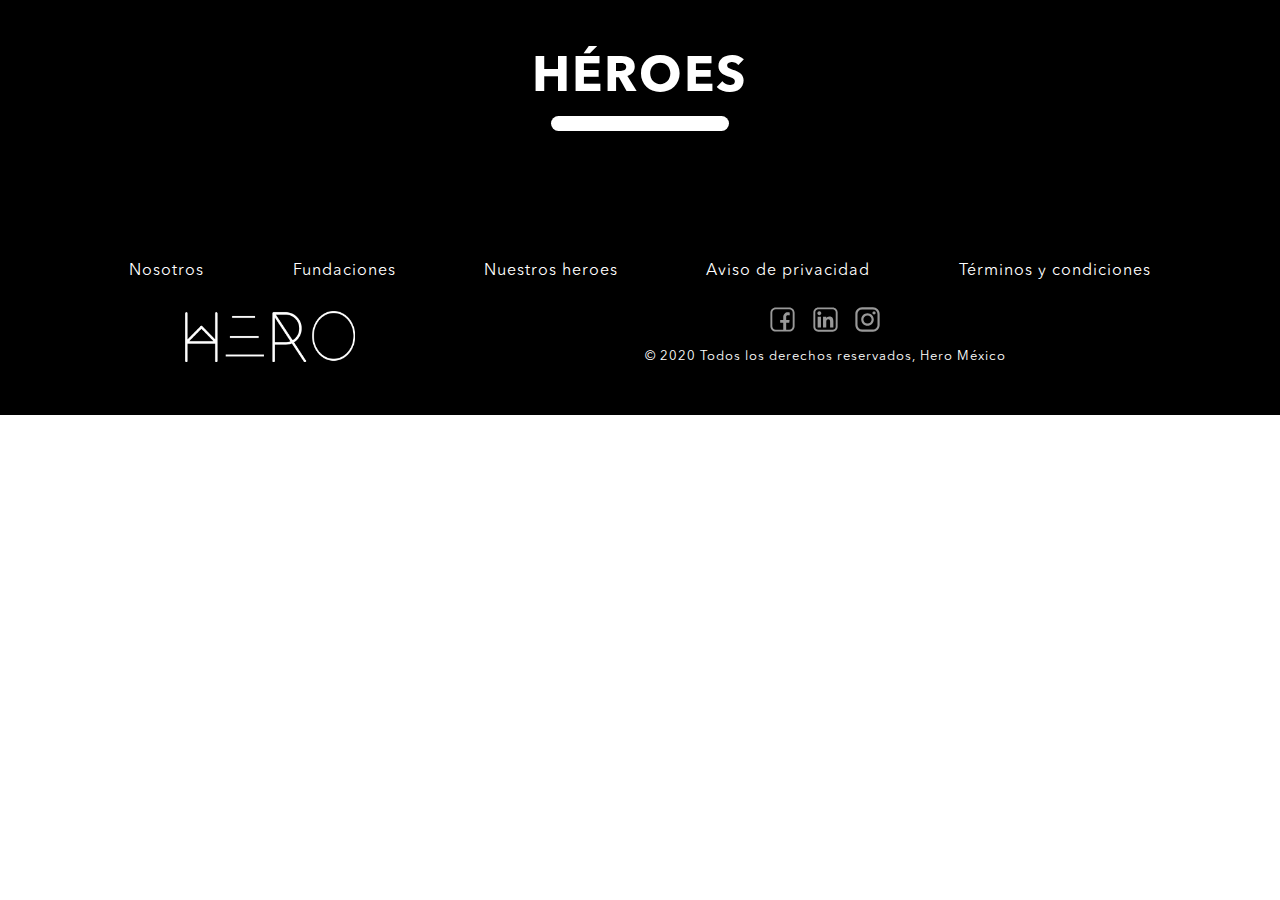
==== heroes-hero.html @ fbb8af47 "Se cambio la seccin heroes" ====
<!doctype html>
<html lang="en">

<head>
    <!-- Required meta tags -->
    <meta charset="utf-8">
    <meta name="viewport" content="width=device-width, initial-scale=1, shrink-to-fit=no">

    <!-- Bootstrap CSS -->
    <link rel="stylesheet" href="https://stackpath.bootstrapcdn.com/bootstrap/4.3.1/css/bootstrap.min.css">
    <link href="https://fonts.googleapis.com/css2?family=Open+Sans:wght@300;400;600;700;800&display=swap" rel="stylesheet">

    <link rel="stylesheet" href="css/styles.css">
    <link rel="stylesheet" href="css/carousel.css">
    <link rel="stylesheet" href="css/owl.carousel.min.css">
    <link rel="stylesheet" href="css/owl.theme.default.min.css">

    <title>Hero México</title>
</head>

<body>
    <section class="gallery py-5">
        <div class="container">
            <h2 class="title">HÉROES</h2>
            <div class="row">

            </div>
        </div>
    </section>

    <footer class="py-5">
        <div class="container">
            <div class="row my-4 justify-content-around">
                <a href="">Nosotros</a>
                <a href="">Fundaciones</a>
                <a href="">Nuestros heroes</a>
                <a href="">Aviso de privacidad</a>
                <a href="">Términos y condiciones</a>
            </div>
            <div class="row">
                <div class="col-md-4 d-flex align-items-center justify-content-center">
                    <a href="index.html"><img src="images/logo_blanco.png" class="img-fluid" alt=""></a>
                </div>
                <div class="col-md-8 d-flex flex-column align-items-center justify-content-center">
                    <div class="redes">
                        <a href=""><img src="images/FB.svg" alt=""></a>
                        <a href=""><img src="images/IN.svg" alt=""></a>
                        <a href=""><img src="images/ING.svg" alt=""></a>
                    </div>
                    <p class="text-center m-0 derechos">© 2020 Todos los derechos reservados, Hero México</p>
                </div>
            </div>
        </div>
    </footer>

    <!-- Optional JavaScript -->
    <!-- jQuery first, then Popper.js, then Bootstrap JS -->
    <script src="https://code.jquery.com/jquery-3.3.1.min.js"></script>
    <script src="https://cdnjs.cloudflare.com/ajax/libs/popper.js/1.14.7/umd/popper.min.js"></script>
    <script src="https://stackpath.bootstrapcdn.com/bootstrap/4.3.1/js/bootstrap.min.js"></script>
    <!-- <script src='https://cdnjs.cloudflare.com/ajax/libs/OwlCarousel2/2.2.0/owl.carousel.min.js'></script> -->
    <script src="js/app.js"></script>

</body>

</html>
---- css/styles.css ----
@font-face {
    font-family: "Popins-Bold";
    src: url("../Fonts/poppins/Poppins-Bold.otf");
}

@font-face {
    font-family: "Popins-Thin";
    src: url("../Fonts/poppins/Poppins-Thin.otf");
}

@font-face {
    font-family: "Popins-Medium";
    src: url("../Fonts/poppins/Poppins-Medium.otf");
}

@font-face {
    font-family: "Popins-Regular";
    src: url("../Fonts/poppins/Poppins-Regular.otf");
}

@font-face {
    font-family: "Avenir-Bold";
    src: url("../Fonts/Avenir-Next/Avenir-Bold.otf");
}

@font-face {
    font-family: "Avenir-Medium";
    src: url("../Fonts/Avenir-Next/Avenir-Medium.otf");
}

@font-face {
    font-family: "Avenir-Regular";
    src: url("../Fonts/Avenir-Next/Avenir-Regular.otf");
}

* {
    margin: 0;
    padding: 0;
    box-sizing: border-box;
}

.row {
    margin: 0;
}

h2 {
    font-family: 'Avenir-Bold', serif;
}

p,
label,
a,
button {
    font-family: 'Avenir-Regular', serif;
    letter-spacing: 1px;
}

a:hover {
    text-decoration: none;
}

.navbar {
    height: 80px;
    padding: 0 30px;
}

.navbar .logo {
    width: 100px;
    display: none;
}

.icon {
    width: 35px;
    height: 15px;
    cursor: pointer;
    position: relative;
    margin-left: auto;
    right: 0;
}

.navbar .icon span {
    width: 35px;
    height: 4px;
    display: block;
    background: #000;
    position: absolute;
    transition: .5s ease;
    -webkit-transition: .5s ease;
    -moz-transition: .5s ease;
    -ms-transition: .5s ease;
    -o-transition: .5s ease;
}

.navbar .icon span:nth-child(2) {
    bottom: 0;
}

.navbar .icon span.span-active:nth-child(1) {
    transform: rotate(45deg) translate(7px, 7px);
}

.navbar .icon span.span-active:nth-child(2) {
    transform: rotate(-45deg);
}

.navbar .links {
    margin-left: auto;
    margin-right: 50px;
    display: none;
}

.navbar .links a {
    color: #292929;
    position: relative;
}

.navbar .links a:hover::after {
    content: '';
    display: block;
    width: 100%;
    background: #000;
    height: 3px;
    border-radius: 50px;
    position: absolute;
    bottom: -10px;
    left: 0;
}

.navbar .links.menu-active {
    display: block;
}

.navbar .links a {
    margin: 0 10px;
}

.title {
    display: flex;
    align-items: center;
    justify-content: center;
    flex-direction: column;
    z-index: 1;
    letter-spacing: 1px;
}

.title::after {
    content: '';
    display: block;
    width: 60px;
    background: #000;
    height: 8px;
    border-radius: 50px;
    margin-top: 8px;
}

.home {
    height: 100vh;
    text-align: center;
    max-height: 700px;
    position: relative;
    z-index: 1;
}

.home h1 {
    font-family: 'Avenir-Regular', serif;
    /* width: 80%; */
    margin-top: 2rem;
    font-size: 1.7rem;
    text-align: center;
    display: flex;
    align-items: center;
}

.home h1::after {
    content: '';
    display: block;
    width: 8px;
    height: 8px;
    background: #000;
    border-radius: 50%;
    -webkit-border-radius: 50%;
    -moz-border-radius: 50%;
    -ms-border-radius: 50%;
    -o-border-radius: 50%;
    margin: 10px;
}

.home h1::before {
    content: '';
    display: block;
    width: 8px;
    height: 8px;
    background: #000;
    border-radius: 50%;
    -webkit-border-radius: 50%;
    -moz-border-radius: 50%;
    -ms-border-radius: 50%;
    -o-border-radius: 50%;
    margin: 15px;
}

.home img {
    width: 70%;
    max-width: 800px;
}


.home h1 {
    font-weight: 300;
}

/* Nosotros */
.about {
    position: relative;
}

.about,
.fundaciones {
    min-height: 550px;
}

.about .carousel-item {
    height: 330px;
}

.about .container {
    display: flex;
    flex-direction: column;
    justify-content: space-between;
    align-items: center;
}

.about .carousel-item .content {
    width: 80%;
    margin: 0 auto;
    text-align: center;
    display: flex;
    justify-content: center;
    align-items: center;
    flex-direction: column;
    height: 100%;
}

.about .carousel-indicators {
    position: relative;
}

.about .carousel-indicators li {
    background: #000;
    border: 0;
}

.about .carousel-item span {
    font-family: 'Avenir-Bold', serif;
}

.about .pleca {
    position: absolute;
    max-width: 100%;
    top: -90%;
    height: 900px;
    z-index: 0;
}

/* Fundaciones */
.fundaciones .categorias {
    margin: 0;
    height: 400px;
    display: flex;
    box-sizing: border-box;
    color: #fff;
}

.fundaciones .categorias .categoria {
    flex: 1;
    width: 100%;
    display: flex;
    justify-content: center;
    align-items: center;
    cursor: pointer;
}

.fundaciones .categorias .categoria:hover {
    flex: 18;
}

.fundaciones .categorias .categoria:hover h2 {
    transform: rotate(0deg);
    -webkit-transform: rotate(0deg);
    -moz-transform: rotate(0deg);
    -ms-transform: rotate(0deg);
    -o-transform: rotate(0deg);
}

.fundaciones .categoria h2 {
    margin: 0;
    transform: rotate(-90deg);
    transition: transform 0.2s 0.2s;
    font-size: 1rem;
}

.categoria:nth-child(even) {
    background: fff;
}

/* .categoria:nth-child(odd) {
    background: #000;
    color: #fff;
} */

.categorias .mujeres {
    background-image: url(../images/Categorias/mujeres_BN.png) !important;
    background-size: cover;
    background-position: right;
}

.categorias .niños {
    background-image: url(../images/Categorias/ninos_BN.png) !important;
    background-size: cover;
    background-position: right;
}

.categorias .educacion {
    background-image: url(../images/Categorias/Educacion_BN.png) !important;
    background-size: cover;
    background-position: right;
}

.categorias .cancer {
    background-image: url(../images/Categorias/Cancer_BN.png) !important;
    background-size: cover;
    background-position: right;
}

.categorias .reconstruccion {
    background-image: url(../images/Categorias/reconstruccion_BN.png) !important;
    background-size: cover;
    background-position: right;
}

.categorias .animales {
    background-image: url(../images/Categorias/Animales_BN.png) !important;
    background-size: cover;
    background-position: right;
}

.categorias .ecologia {
    background-image: url(../images/Categorias/Ecologico_BN.png) !important;
    background-size: cover;
    background-position: right;
}

.categorias .salud {
    background-image: url(../images/Categorias/Salud_BN.png) !important;
    background-size: cover;
    background-position: center;
}

a.btn-donar {
    display: block;
    width: 150px;
    margin: 0 auto;
}

.owl-prev {
    position: absolute;
    left: -50px;
    top: calc(50% - 15px);
}

.owl-theme .owl-nav [class*=owl-] {
    background: transparent !important;
    margin: 0 !important;
    padding: 0 !important;
}

.prev-slide {
    background-image: url(../images/Izquierda.svg);
}

.next-slide {
    background-image: url(../images/Derecha.svg);
}

.prev-slide,
.next-slide {
    width: 30px;
    height: 30px;
}

.owl-next {
    position: absolute;
    right: -50px;
    top: calc(50% - 15px);
}

/* Heroes */
.heroes {
    background: #f9f9f9;
}

.heroes .conocelos {
    width: 200px;
    display: block;
    margin: 0 auto;
}

.box-img span {
    display: block;
    position: absolute;
    background: #000000;
}

.box-img span:nth-child(1),
.box-img span:nth-child(5) {
    width: 100px;
    height: 5px;
}

.box-img span:nth-child(1) {
    top: 0;
    left: 15px;
}

.box-img span:nth-child(5) {
    bottom: 0;
    right: 15px;
}

.box-img span:nth-child(2),
.box-img span:nth-child(4) {
    height: 100px;
    width: 5px;
}

.box-img span:nth-child(2) {
    top: 0;
    left: 15px;
}

.box-img span:nth-child(4) {
    bottom: 0;
    right: 15px;
}

/* Contact */
form button {
    /* background-image: linear-gradient(160deg, #f2f2f2 0, #3b3b3b 40%, #000000 100%) !important;
    border: 0 !important;
    border-radius: 20px !important;
    width: 125px; */
    /* background: white !important;
    color: black !important;
    border: 1px solid #ced4da !important;
    border-radius: 5px !important;
    box-shadow: 5px 5px 10px #ced4da; */
}

.btn-enviar {
    background: #fff;
    background-image: url(../images/enviar.svg);
    background-size: cover;
    width: 150px;
    height: 40px;
    border: none;
}

.btn-suscribirse {
    background: #fff;
    background-image: url(../images/suscribirse.svg);
    background-size: cover;
    width: 190px;
    height: 40px;
    border: none;
}

.newsletter {
    border: 1px solid #ebebeb;
    border-radius: 35px;
    box-shadow: 0px 0px 15px #ebebeb;
}

.form-control {
    border: none;
    border-bottom: 1px solid #ebebeb;
    box-shadow: 3px 3px 3px #ebebeb;
}

[type="checkbox"] {
    background-color: #56fbc4;
    display: none;
}

.form-check label:before {
    content: '';
    border: 1px solid #cdd2d7;
    width: 20px;
    height: 20px;
    position: absolute;
    right: 0;
    top: 5px;
    display: flex;
    align-items: center;
    justify-content: center;
    border-radius: 50%;
}

[type="checkbox"]:checked+label:before {
    border-color: #56fbc4;
    color: #56fbc4;
    content: '\f00c';
    font-family: FontAwesome;
    transform: rotate(360deg);
}

/* Footer */

footer {
    background: #000;
    color: #fff;
}

footer a {
    color: #fff;
}

footer a:hover {
    color: #6b6363;
}

footer p.derechos {
    font-size: 13px;
}

footer img {
    width: 170px;
}

footer .redes {
    width: 110px;
    display: flex;
    justify-content: space-between;
    align-items: center;
    margin-bottom: 15px;
}

footer .redes img {
    width: 25px;
}

/* Gallery Heroes */
.gallery {
    background: #000;
    color: #fff;
}

.gallery .title {
    font-size: 50px;
    letter-spacing: 2px;
}

.gallery .title::after {
    background: #fff;
    width: 16%;
    height: 15px;
}

/* Modals */

.modal-content img {
    width: 200px;
}

.modal-content h4 {
    font-size: 20px;
    margin: 15px 0;
    color: #f7f8fc;
}

.modal-content h4.title::after {
    content: '';
    width: 100px;
    height: 3px;
    display: block;
    background: #fff;
}

.modal-content p {
    color: #5c5e61;
    font-size: 14px;
}

.modal {
    background: rgba(0, 0, 0, .95);
}

.modal-content .carousel-item {
    height: 400px;
}

.modal-content .carousel-item .row {
    height: 100%;
    align-items: center;
    justify-content: flex-start;
}

.modal-content h4 {
    color: black;
}

.modal-content h4.title::after {
    content: '';
    width: 135px;
    height: 3px;
    display: block;
    background: #fff;
    position: absolute;
    margin: 0;
    right: 5%;
}

.modal-content h4.title::before {
    content: '';
    width: 135px;
    height: 3px;
    display: block;
    background: #fff;
    position: absolute;
    margin: 0;
    left: 5%;
}

.modal-content .col-md-4::after {
    content: '';
    display: block;
    height: 180px;
    width: 3px;
    background: #000;
    left: 0%;
    position: absolute;
}

.modal-content .col-md-8 {
    padding-right: 3em;
}

.carousel-control-next,
.carousel-control-prev {
    width: 20px;
    background: red;
}

.carousel-control-next {
    right: -24px;
}

.carousel-control-prev {
    left: -24px;
}



@media (min-width: 576px) {
    .modal-dialog {
        max-width: 950px;
        margin: 1.75rem auto;
    }
}
---- css/carousel.css ----
.box-carousel,
.modal-body .box-carousel {
    width: 500px;
    height: 350px;
    margin: 0 auto;
    position: relative;
}

.box-carousel li {
    width: 360px;
    display: inline-block;
    -webkit-transition: all .3s ease-in-out;
    -moz-transition: all .3s ease-in-out;
    transition: all .3s ease-in-out;
    overflow: hidden;
    /* border: 5px solid #006e00;
    border-radius: 60px;
    -webkit-border-radius: 60px;
    -moz-border-radius: 60px;
    -ms-border-radius: 60px;
    -o-border-radius: 60px; */
}

.box-carousel li p {
    color: white;
    font-weight: bold;
    font-size: 5em;
    text-align: center;
    margin-top: 1.175em;
}

.box-carousel h3 {
    text-align: center;
    font-size: 1.1rem;
    margin-top: 10px;
}

.box-carousel .items,
.modal-body .items {
    position: absolute;
}

.box-carousel .main-pos {
    z-index: 1020;
    cursor: pointer;
}

.box-carousel .left-pos,
.modal-body .left-pos {
    opacity: .8;
    margin-left: -280px;
    z-index: 1000;
    -webkit-transform: scale(.75);
    -moz-transform: scale(.75);
    transform: scale(.75);
}

.box-carousel .left-pos::after,
.box-carousel .right-pos::after {
    content: '';
    position: absolute;
    width: 100%;
    height: 100%;
    background: rgba(168, 168, 168, 0.8);
    left: 0;
    top: 0;
}

.box-carousel .back-pos,
.modal-body .back-pos {
    margin-left: 2em !important;
    opacity: 0;
    -webkit-transform: scale(.5);
    -moz-transform: scale(.5);
    transform: scale(.5);
}

.box-carousel .right-pos,
.modal-body .right-pos {
    opacity: .8;
    margin-left: 280px;
    z-index: 1000;
    -webkit-transform: scale(.75);
    -moz-transform: scale(.75);
    transform: scale(.75);
}

/* .productos span {
    position: relative;
    margin: 0 auto;
    left: 17em;
    top: 20em;
} */

#prev,
#next {
    position: absolute;
    top: 50%;
    cursor: pointer;
    border-radius: 50%;
}

#prev {
    left: -210px;
}

#next {
    right: -210px;
}

#prev img,
#next img {
    width: 25px;
    border-radius: 50%;
    -webkit-border-radius: 50%;
    -moz-border-radius: 50%;
    -ms-border-radius: 50%;
    -o-border-radius: 50%;
}
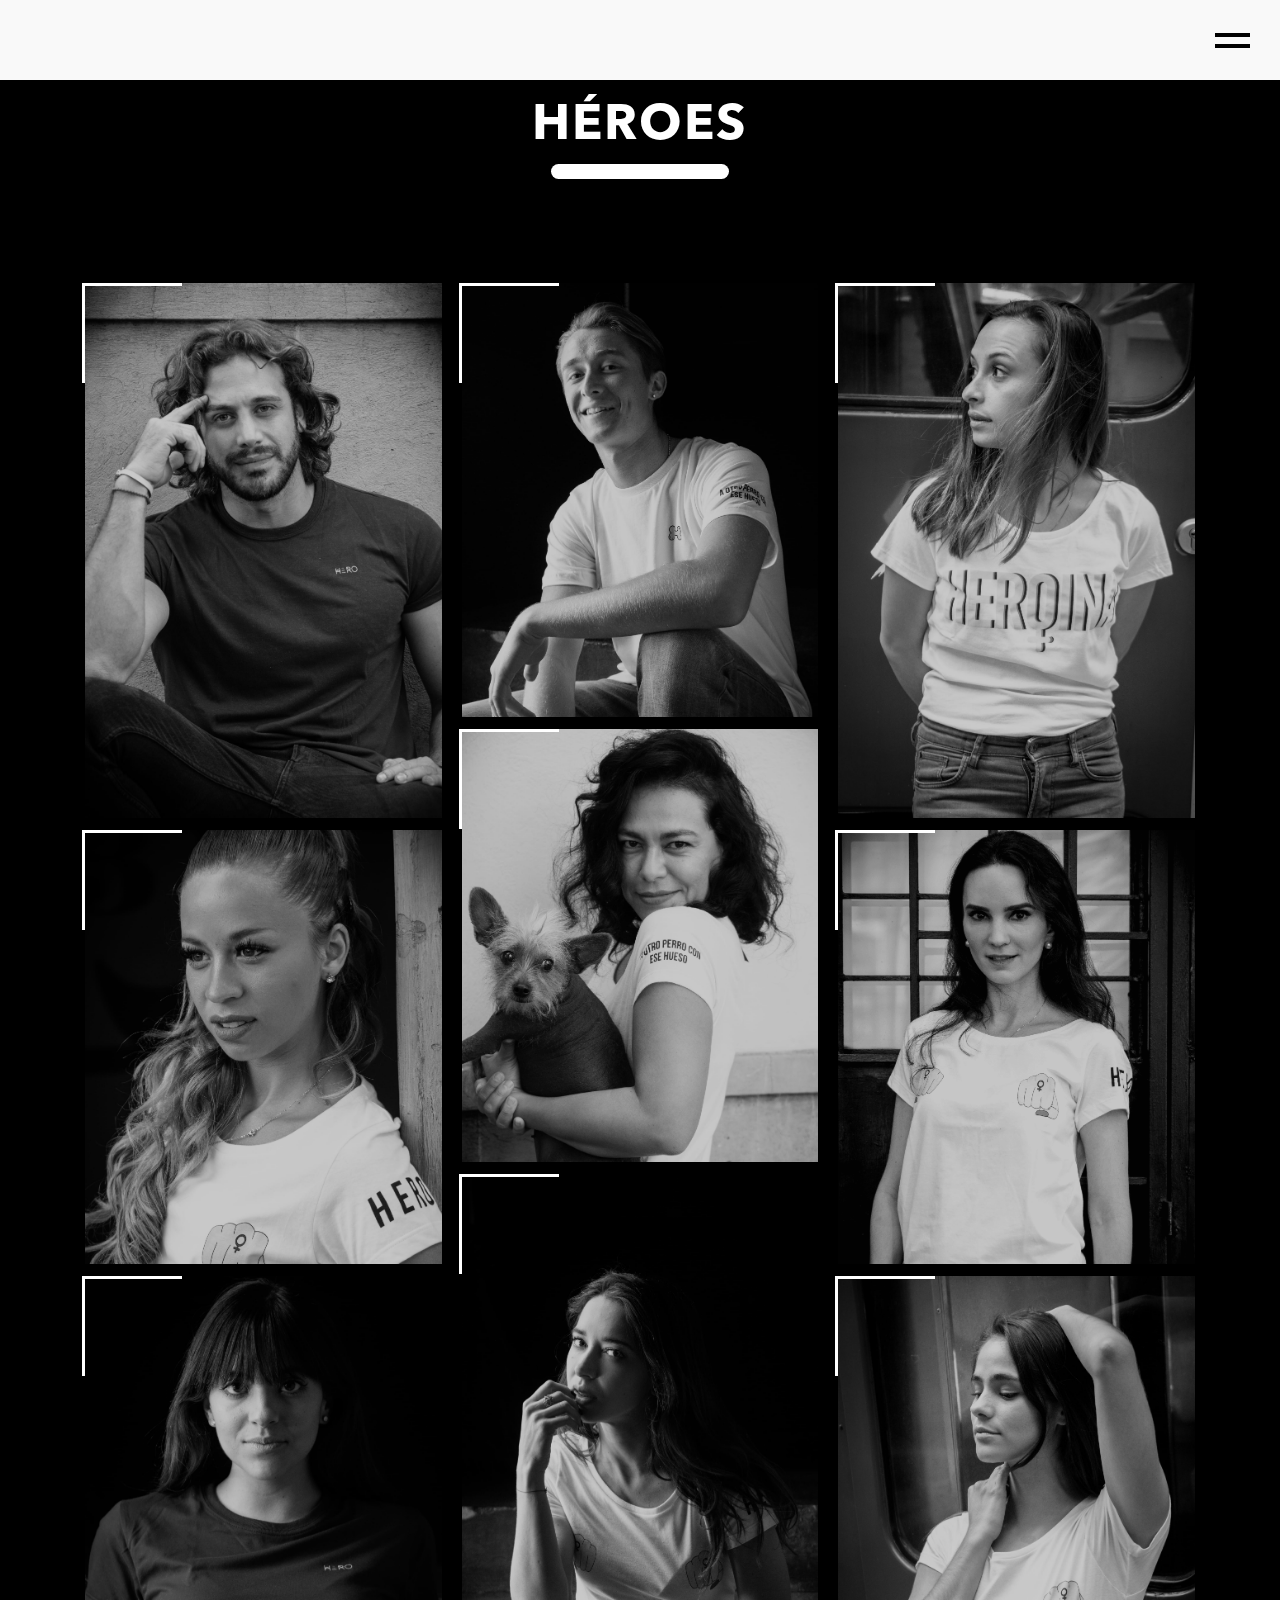
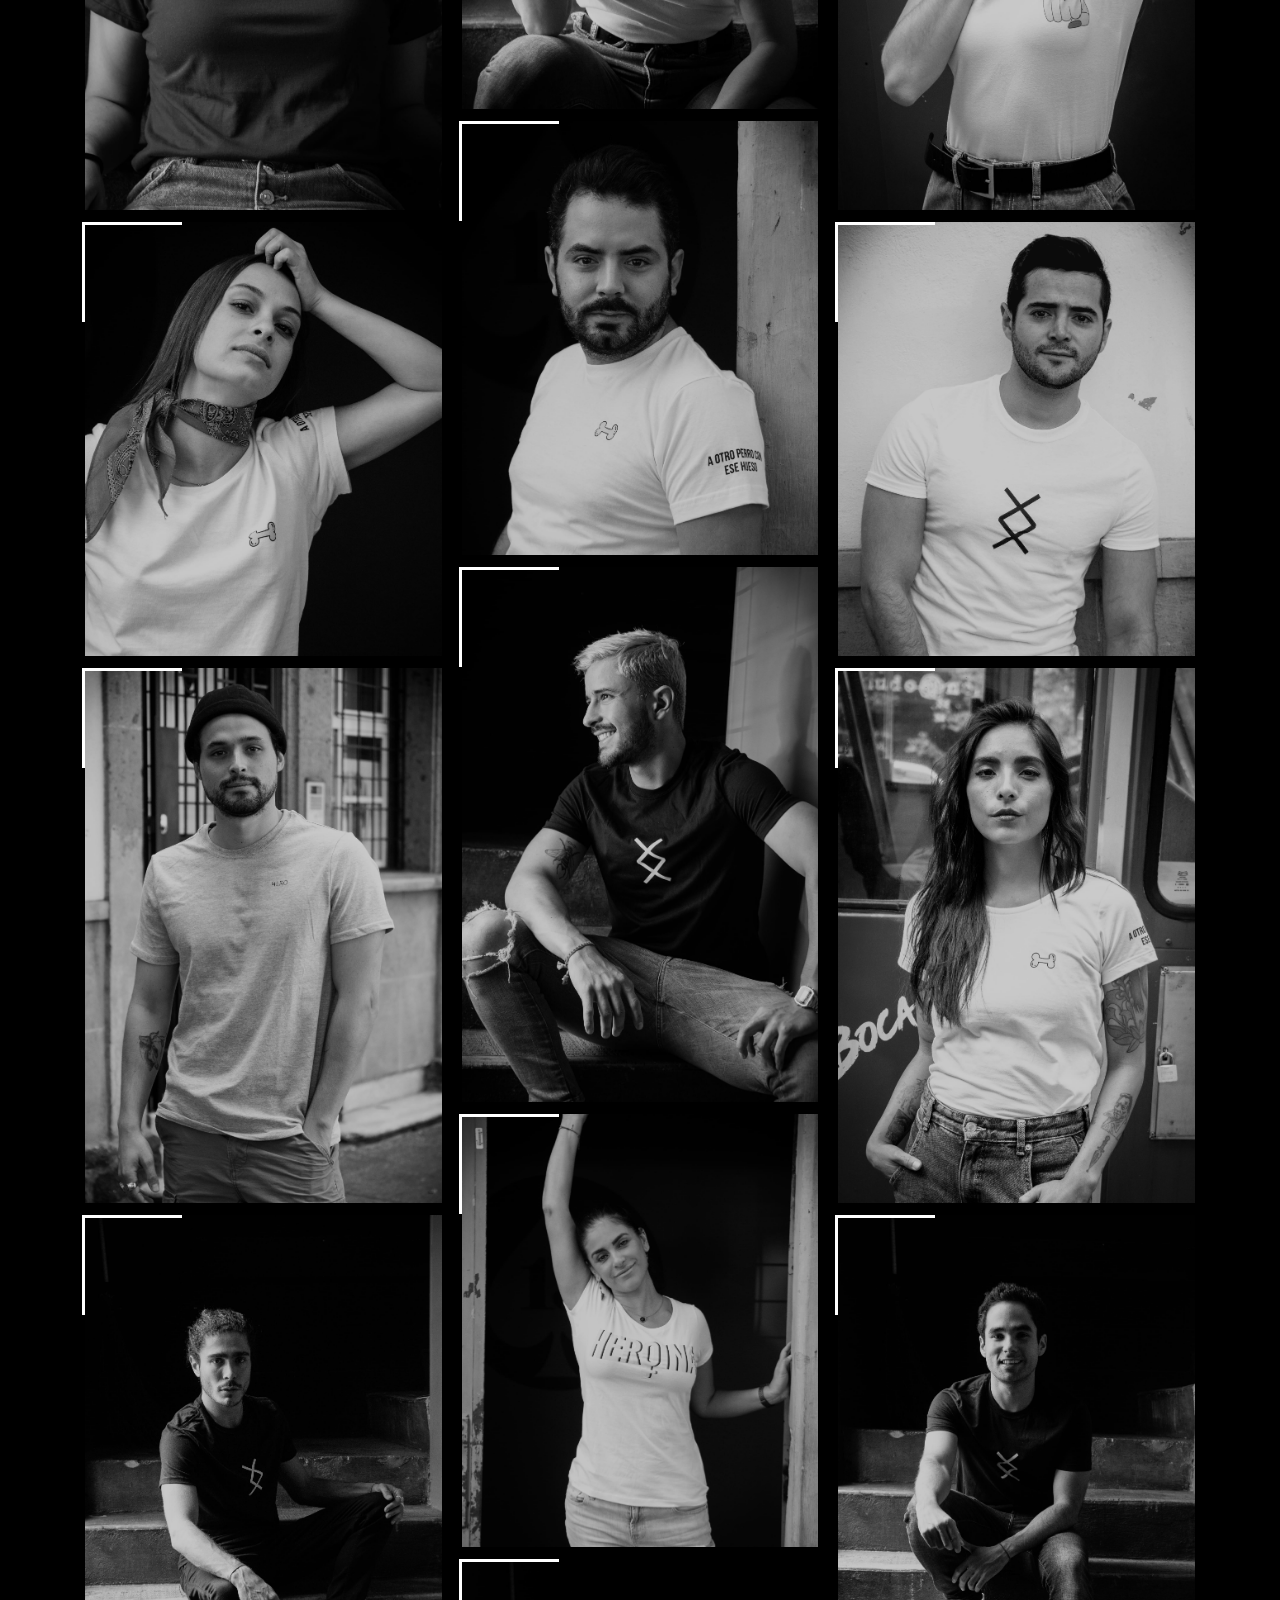
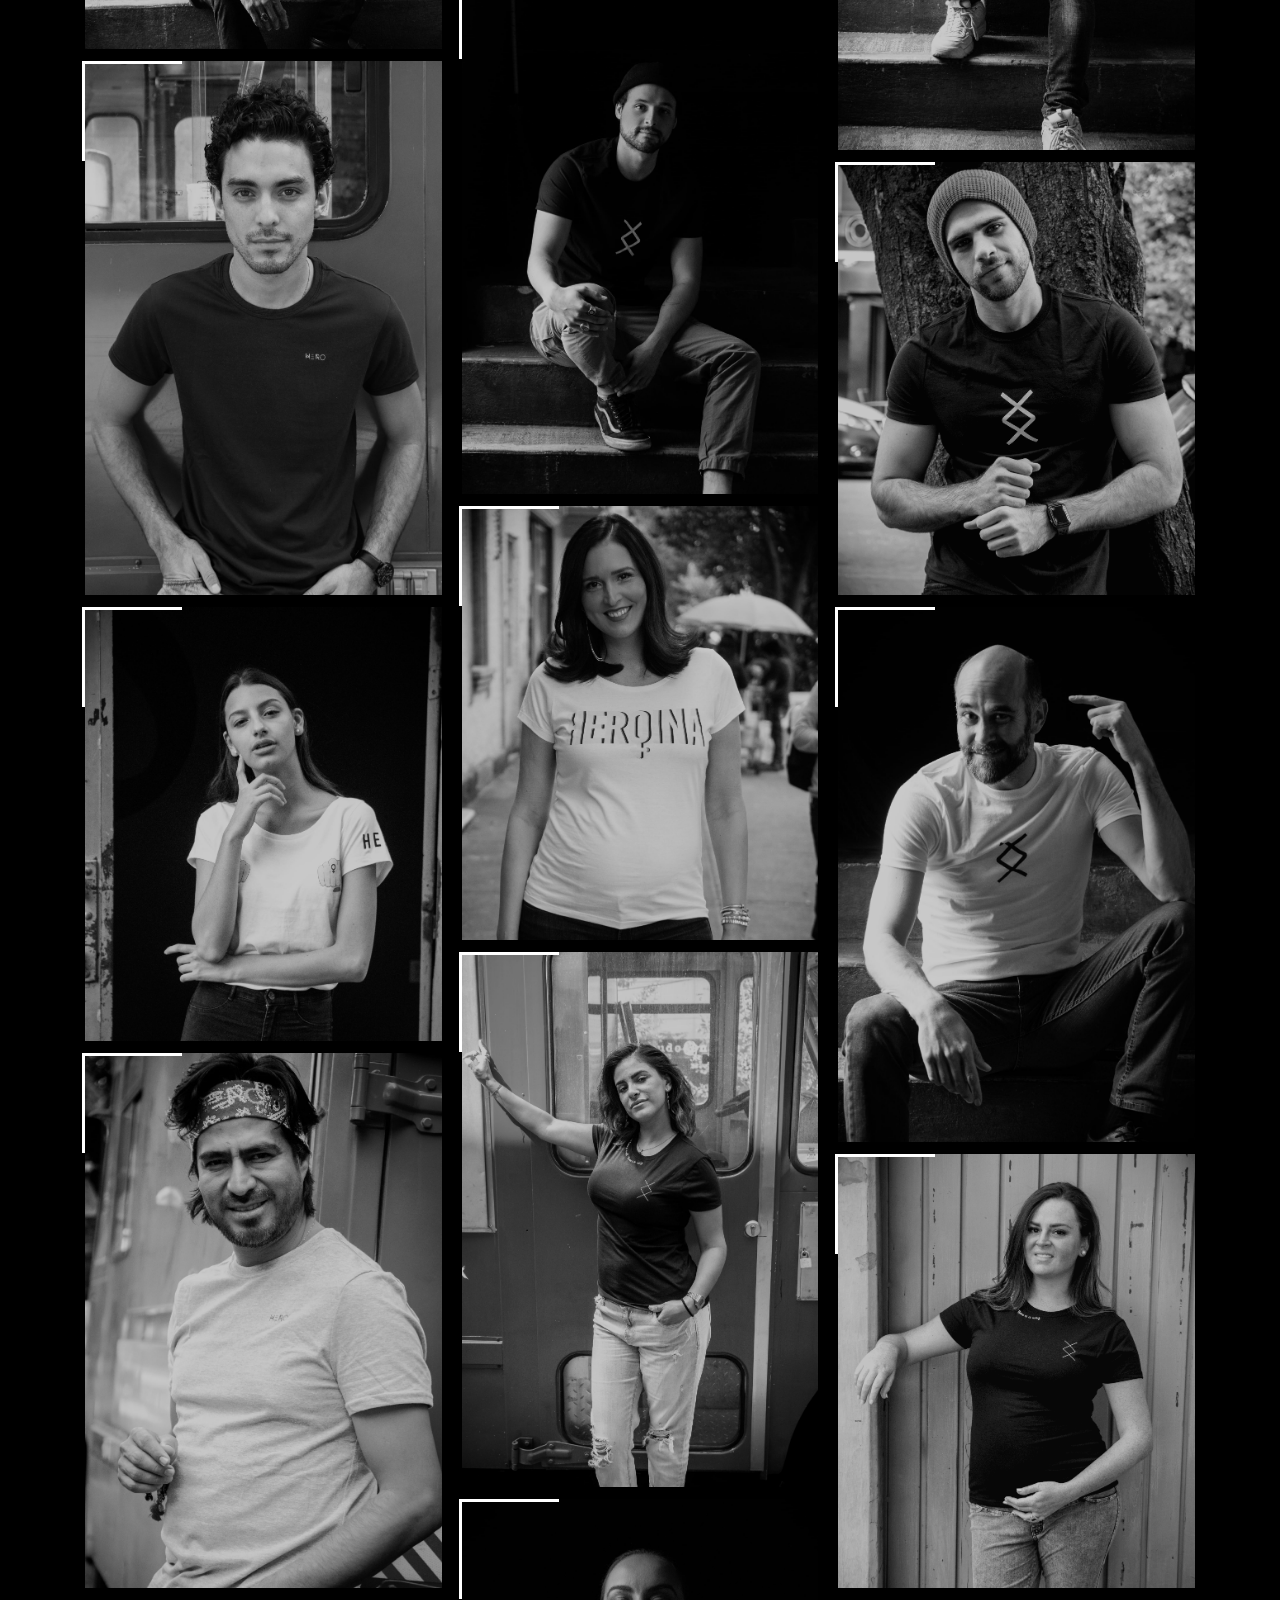
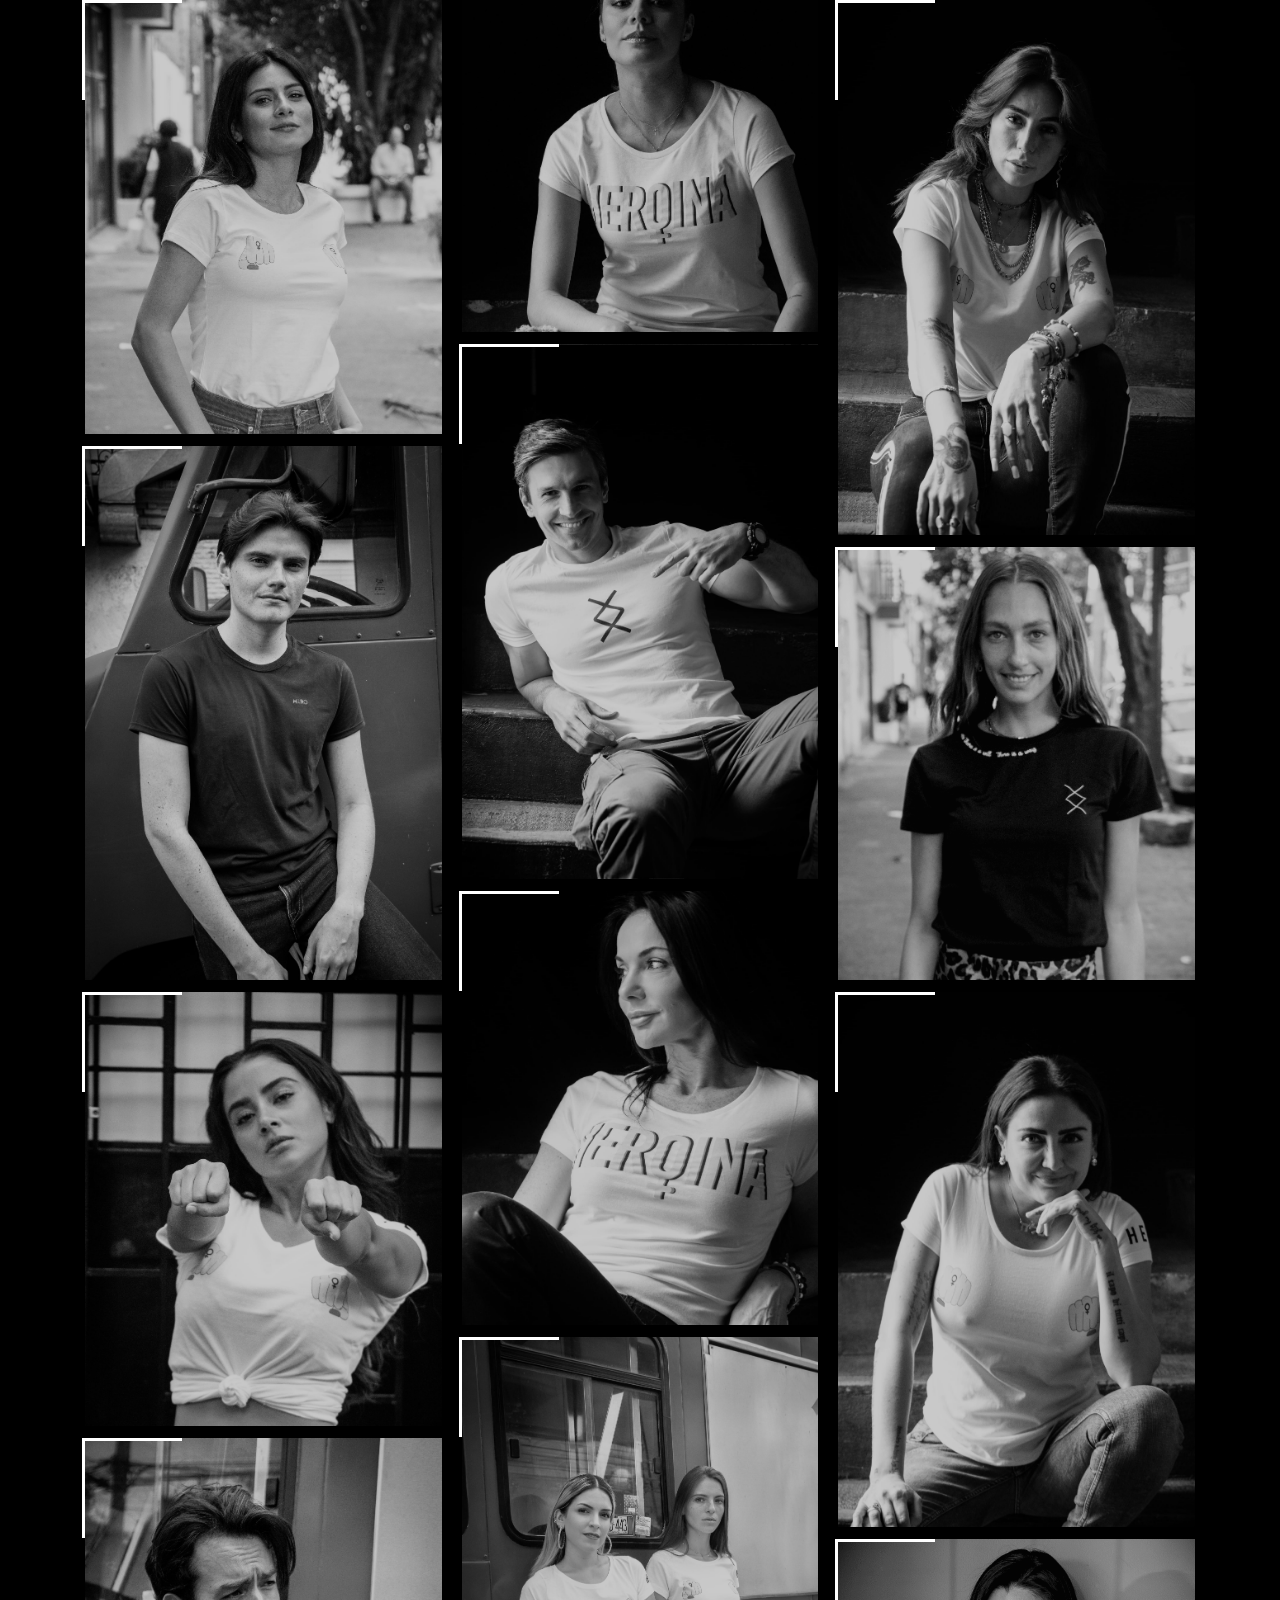
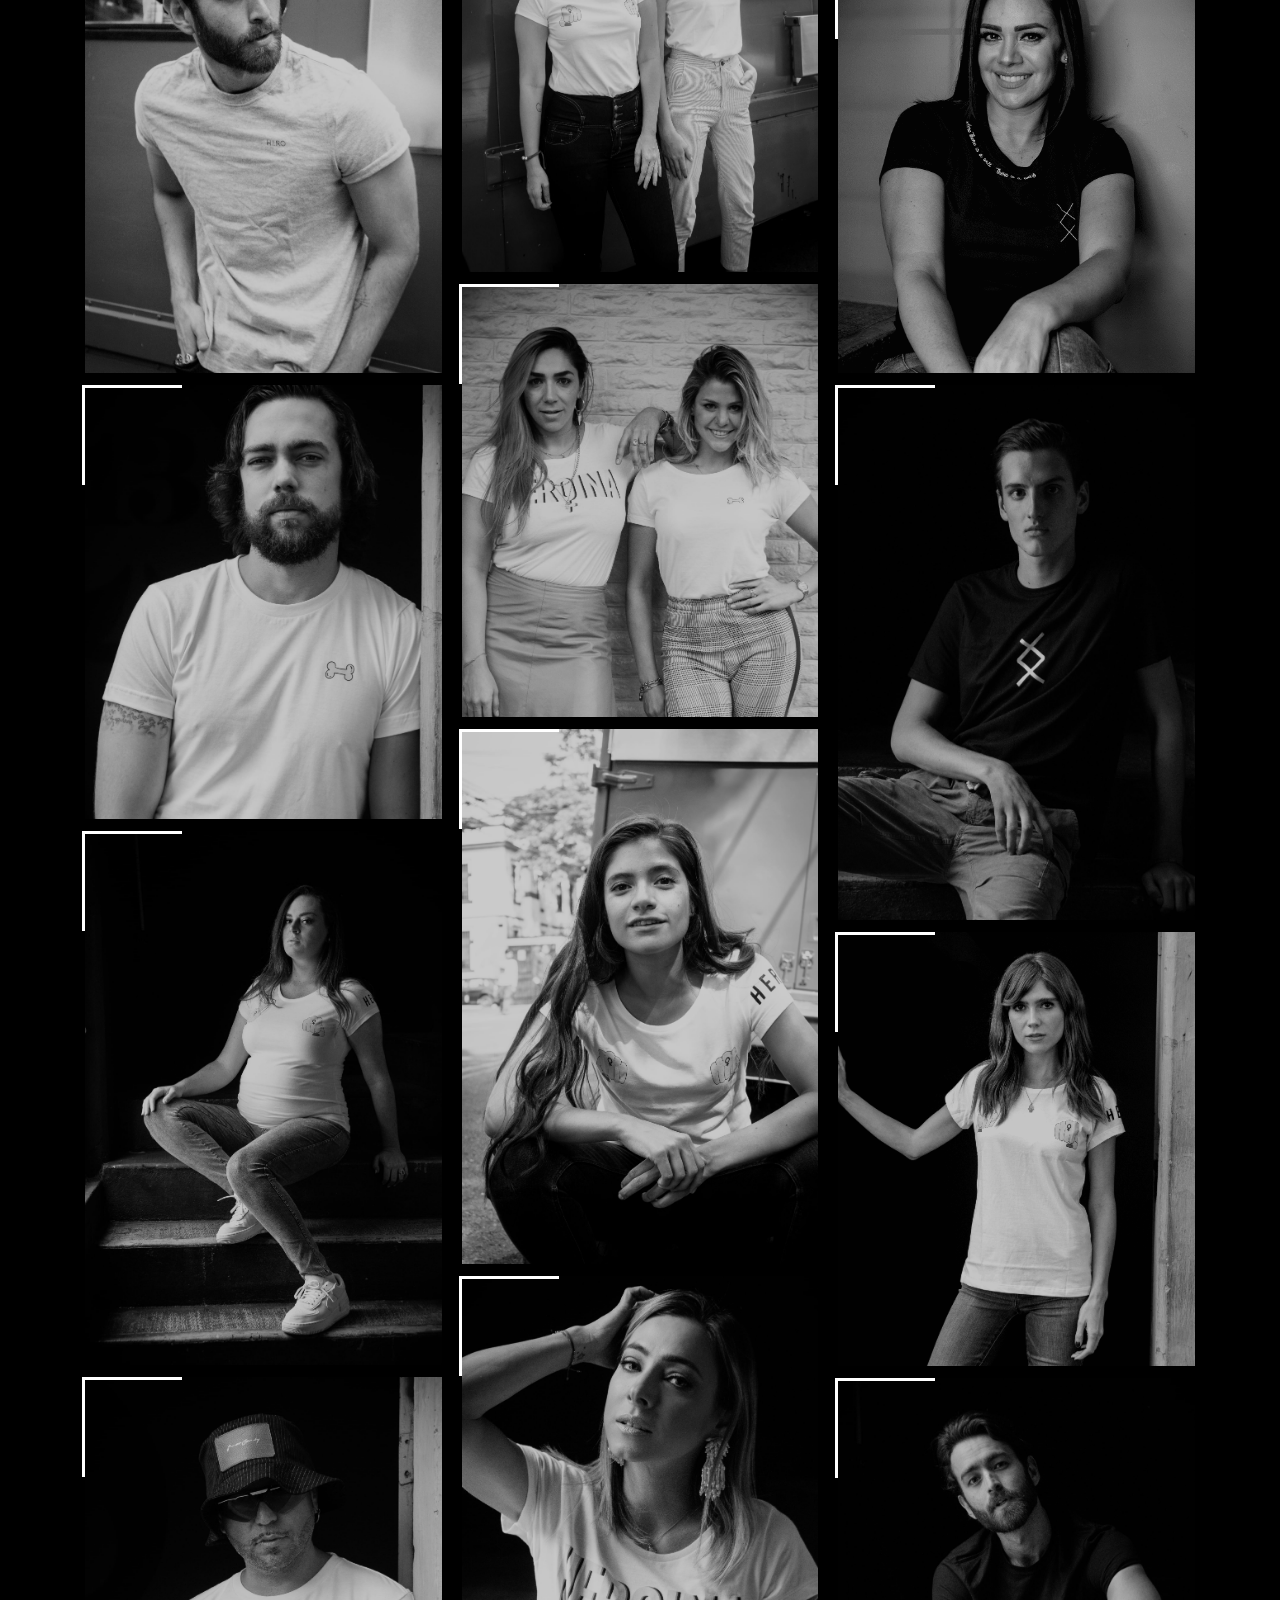
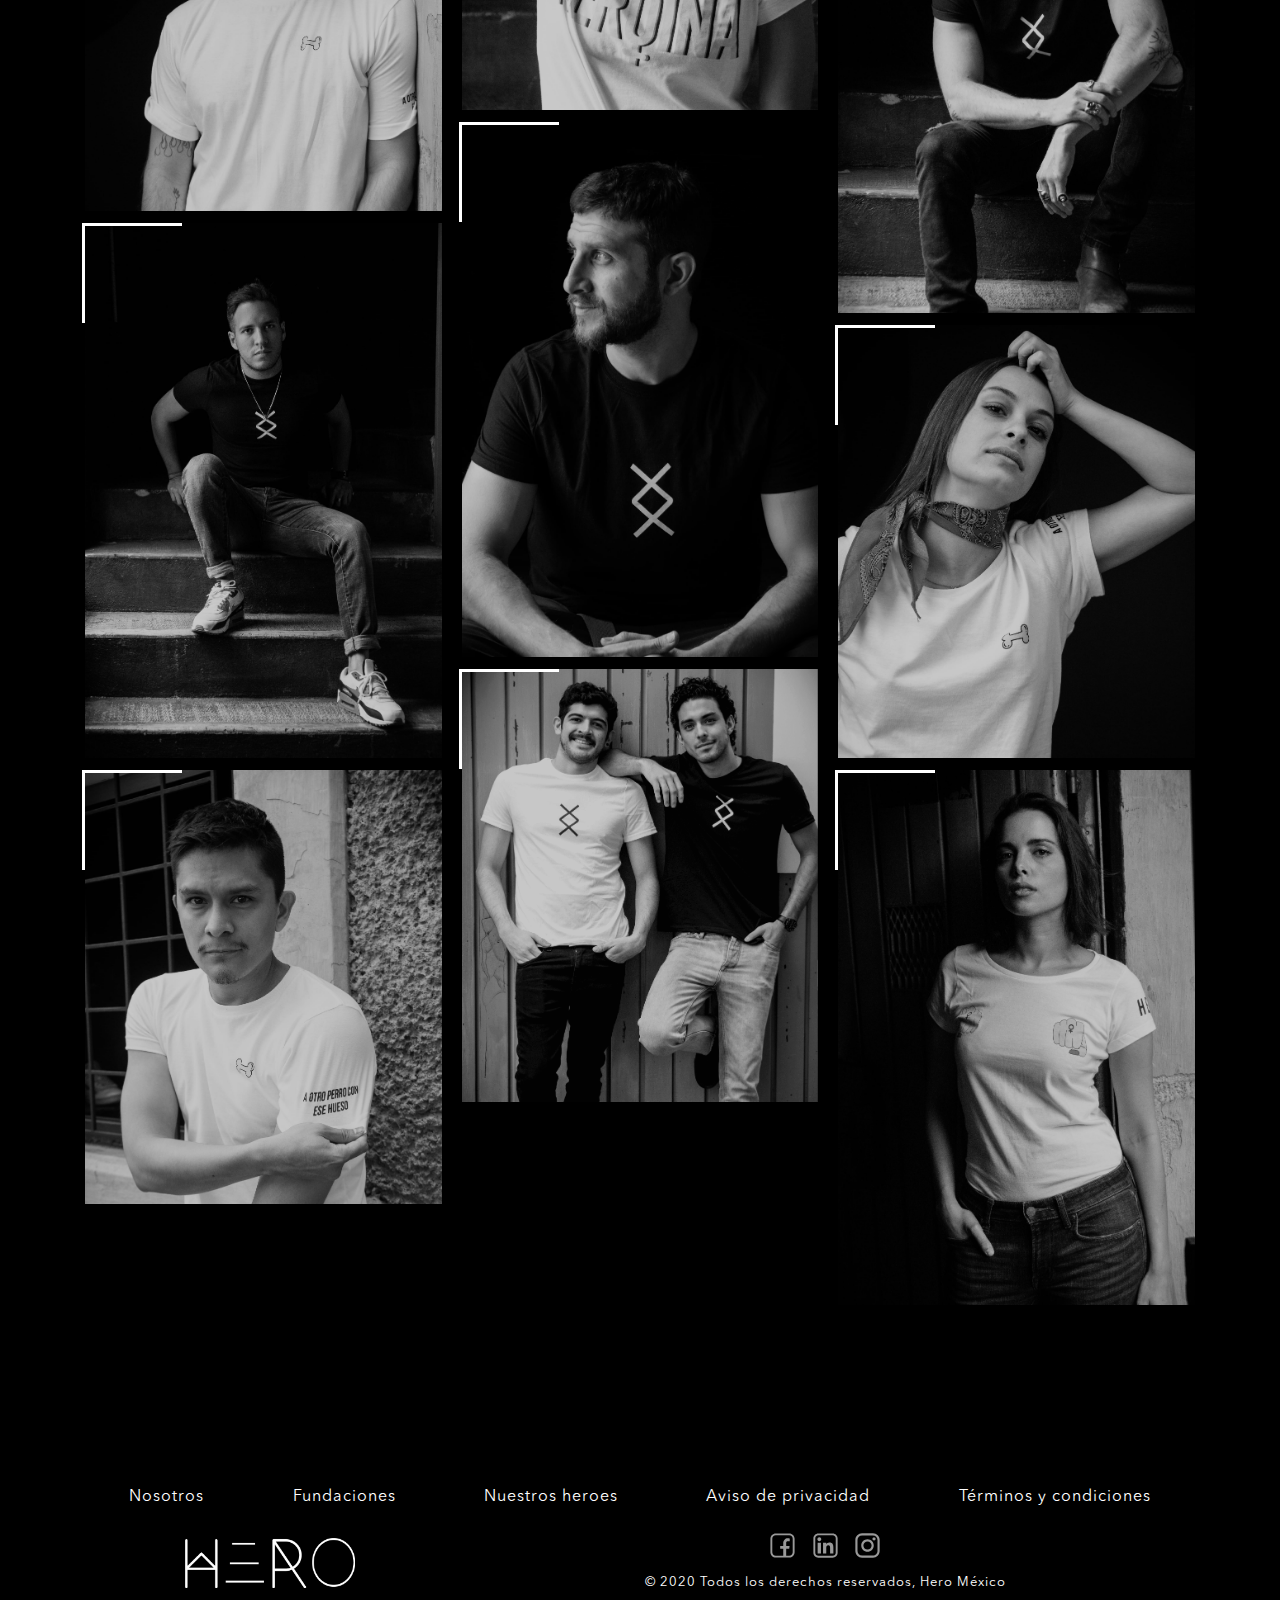
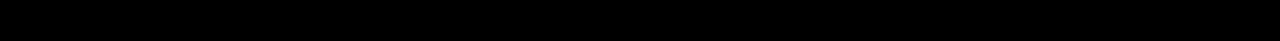
==== commit 23e8eaca: "Cambios en responsive" ====
--- a/heroes-hero.html
+++ b/heroes-hero.html
@@ -19,14 +19,228 @@
 </head>
 
 <body>
+    <div class="navbar fixed-top heroes">
+        <a href="index.html"><img src="images/Logo.png" class="img-fluid logo" alt=""></a>
+        <div class="links" id="menu">
+            <a href="#nosotros" class="smooth">Nosotros</a>
+            <a href="#fundaciones" class="smooth">Fundaciones</a>
+            <a href="#heroes" class="smooth">Heróes</a>
+            <a href="#contacto" class="smooth">contacto</a>
+        </div>
+        <div class="icon" id="icon-menu">
+            <span></span>
+            <span></span>
+        </div>
+    </div>
     <section class="gallery py-5">
         <div class="container">
-            <h2 class="title">HÉROES</h2>
-            <div class="row">
+            <div class="py-5">
+                <h2 class="title">HÉROES</h2>
+            </div>
+            <div class="card-columns my-5">
+                <div class="card">
+                    <img src="images/Heroes/Compress-100/Hero-1.jpg" class="img-fluid" alt="">
+                </div>
+                <div class="card">
+                    <img src="images/Heroes/Compress-70/Hero-1.jpg" class="img-fluid" alt="">
+                </div>
+                <div class="card">
+                    <img src="images/Heroes/Compress-100/Hero-2.jpg" class="img-fluid" alt="">
+                </div>
+                <div class="card">
+                    <img src="images/Heroes/Compress-70/Hero-2.jpg" class="img-fluid" alt="">
+                </div>
+                <div class="card">
+                    <img src="images/Heroes/Compress-100/Hero-3.jpg" class="img-fluid" alt="">
+                </div>
+                <div class="card">
+                    <img src="images/Heroes/Compress-70/Hero-3.jpg" class="img-fluid" alt="">
+                </div>
+                <div class="card">
+                    <img src="images/Heroes/Compress-100/Hero-4.jpg" class="img-fluid" alt="">
+                </div>
+                <div class="card">
+                    <img src="images/Heroes/Compress-70/Hero-4.jpg" class="img-fluid" alt="">
+                </div>
+                <div class="card">
+                    <img src="images/Heroes/Compress-100/Hero-5.jpg" class="img-fluid" alt="">
+                </div>
+
+                <div class="card">
+                    <img src="images/Heroes/Compress-70/Hero-5.jpg" class="img-fluid" alt="">
+                </div>
+                <div class="card">
+                    <img src="images/Heroes/Compress-100/Hero-6.jpg" class="img-fluid" alt="">
+                </div>
+                <div class="card">
+                    <img src="images/Heroes/Compress-70/Hero-6.jpg" class="img-fluid" alt="">
+                </div>
+
+                <div class="card">
+                    <img src="images/Heroes/Compress-100/Hero-7.jpg" class="img-fluid" alt="">
+                </div>
+                <div class="card">
+                    <img src="images/Heroes/Compress-70/Hero-7.jpg" class="img-fluid" alt="">
+                </div>
+                <div class="card">
+                    <img src="images/Heroes/Compress-100/Hero-8.jpg" class="img-fluid" alt="">
+                </div>
+                <div class="card">
+                    <img src="images/Heroes/Compress-70/Hero-8.jpg" class="img-fluid" alt="">
+                </div>
+                <div class="card">
+                    <img src="images/Heroes/Compress-100/Hero-9.jpg" class="img-fluid" alt="">
+                </div>
+                <div class="card">
+                    <img src="images/Heroes/Compress-70/Hero-9.jpg" class="img-fluid" alt="">
+                </div>
+                <!--  -->
+                <div class="card">
+                    <img src="images/Heroes/Compress-70/Hero-10.jpg" class="img-fluid" alt="">
+                </div>
+                <div class="card">
+                    <img src="images/Heroes/Compress-70/Hero-11.jpg" class="img-fluid" alt="">
+                </div>
+                <div class="card">
+                    <img src="images/Heroes/Compress-100/Hero-10.jpg" class="img-fluid" alt="">
+                </div>
+                <div class="card">
+                    <img src="images/Heroes/Compress-70/Hero-12.jpg" class="img-fluid" alt="">
+                </div>
+                <div class="card">
+                    <img src="images/Heroes/Compress-100/Hero-11.jpg" class="img-fluid" alt="">
+                </div>
+                <div class="card">
+                    <img src="images/Heroes/Compress-70/Hero-13.jpg" class="img-fluid" alt="">
+                </div>
+
+                <div class="card">
+                    <img src="images/Heroes/Compress-100/Hero-13.jpg" class="img-fluid" alt="">
+                </div>
+                <div class="card">
+                    <img src="images/Heroes/Compress-70/Hero-14.jpg" class="img-fluid" alt="">
+                </div>
+                <div class="card">
+                    <img src="images/Heroes/Compress-100/Hero-14.jpg" class="img-fluid" alt="">
+                </div>
+                <div class="card">
+                    <img src="images/Heroes/Compress-70/Hero-15.jpg" class="img-fluid" alt="">
+                </div>
+                <div class="card">
+                    <img src="images/Heroes/Compress-100/Hero-15.jpg" class="img-fluid" alt="">
+                </div>
+                <div class="card">
+                    <img src="images/Heroes/Compress-70/Hero-16.jpg" class="img-fluid" alt="">
+                </div>
+                <div class="card">
+                    <img src="images/Heroes/Compress-100/Hero-16.jpg" class="img-fluid" alt="">
+                </div>
+                <div class="card">
+                    <img src="images/Heroes/Compress-70/Hero-17.jpg" class="img-fluid" alt="">
+                </div>
+                <div class="card">
+                    <img src="images/Heroes/Compress-100/Hero-17.jpg" class="img-fluid" alt="">
+                </div>
+                <div class="card">
+                    <img src="images/Heroes/Compress-70/Hero-18.jpg" class="img-fluid" alt="">
+                </div>
+                <div class="card">
+                    <img src="images/Heroes/Compress-100/Hero-18.jpg" class="img-fluid" alt="">
+                </div>
+                <div class="card">
+                    <img src="images/Heroes/Compress-70/Hero-19.png" class="img-fluid" alt="">
+                </div>
+                <div class="card">
+                    <img src="images/Heroes/Compress-100/Hero-19.jpg" class="img-fluid" alt="">
+                </div>
+                <div class="card">
+                    <img src="images/Heroes/Compress-70/Hero-20.png" class="img-fluid" alt="">
+                </div>
+                <div class="card">
+                    <img src="images/Heroes/Compress-100/Hero-20.jpg" class="img-fluid" alt="">
+                </div>
+                <div class="card">
+                    <img src="images/Heroes/Compress-70/Hero-21.png" class="img-fluid" alt="">
+                </div>
+                <div class="card">
+                    <img src="images/Heroes/Compress-100/Hero-21.jpg" class="img-fluid" alt="">
+                </div>
+                <!--  -->
+
+                <div class="card">
+                    <img src="images/Heroes/Compress-100/Hero-22.jpg" class="img-fluid" alt="">
+                </div>
+                <div class="card">
+                    <img src="images/Heroes/Compress-70/Hero-22.png" class="img-fluid" alt="">
+                </div>
+                <div class="card">
+                    <img src="images/Heroes/Compress-100/Hero-23.jpg" class="img-fluid" alt="">
+                </div>
+                <div class="card">
+                    <img src="images/Heroes/Compress-70/Hero-24.png" class="img-fluid" alt="">
+                </div>
+                <div class="card">
+                    <img src="images/Heroes/Compress-100/Hero-24.jpg" class="img-fluid" alt="">
+                </div>
+                <div class="card">
+                    <img src="images/Heroes/Compress-70/Hero-25.png" class="img-fluid" alt="">
+                </div>
+                <div class="card">
+                    <img src="images/Heroes/Compress-100/Hero-25.jpg" class="img-fluid" alt="">
+                </div>
+                <div class="card">
+                    <img src="images/Heroes/Compress-70/Hero-26.png" class="img-fluid" alt="">
+                </div>
+                <div class="card">
+                    <img src="images/Heroes/Compress-100/Hero-26.jpg" class="img-fluid" alt="">
+                </div>
+                <div class="card">
+                    <img src="images/Heroes/Compress-70/Hero-27.png" class="img-fluid" alt="">
+                </div>
+                <div class="card">
+                    <img src="images/Heroes/Compress-100/Hero-27.jpg" class="img-fluid" alt="">
+                </div>
+                <div class="card">
+                    <img src="images/Heroes/Compress-70/Hero-2.jpg" class="img-fluid" alt="">
+                </div>
+                <div class="card">
+                    <img src="images/Heroes/Compress-100/Hero-28.jpg" class="img-fluid" alt="">
+                </div>
+                <!-- <div class="card">
+                    <img src="images/Heroes/Compress-70/Hero-1.jpg" class="img-fluid" alt="">
+                </div>
+                <div class="card">
+                    <img src="images/Heroes/Compress-100/Hero-29.jpg" class="img-fluid" alt="">
+                </div>
+                <div class="card">
+                    <img src="images/Heroes/Compress-70/Hero-1.jpg" class="img-fluid" alt="">
+                </div>
+                <div class="card">
+                    <img src="images/Heroes/Compress-100/Hero-30.jpg" class="img-fluid" alt="">
+                </div>
+                <div class="card">
+                    <img src="images/Heroes/Compress-70/Hero-1.jpg" class="img-fluid" alt="">
+                </div>
+                <div class="card">
+                    <img src="images/Heroes/Compress-100/Hero-31.jpg" class="img-fluid" alt="">
+                </div>
+                <div class="card">
+                    <img src="images/Heroes/Compress-70/Hero-1.jpg" class="img-fluid" alt="">
+                </div>
+                <div class="card">
+                    <img src="images/Heroes/Compress-100/Hero-32.jpg" class="img-fluid" alt="">
+                </div>
+                <div class="card">
+                    <img src="images/Heroes/Compress-70/Hero-1.jpg" class="img-fluid" alt="">
+                </div>
+                <div class="card">
+                    <img src="images/Heroes/Compress-100/Hero-33.jpg" class="img-fluid" alt="">
+                </div> -->
 
             </div>
         </div>
     </section>
+
 
     <footer class="py-5">
         <div class="container">
--- a/css/styles.css
+++ b/css/styles.css
@@ -565,6 +565,32 @@
     height: 15px;
 }
 
+.card-columns .card {
+    border: none;
+}
+
+.card-columns .card::after {
+    content: '';
+    height: 100px;
+    width: 3px;
+    display: block;
+    position: absolute;
+    left: -3px;
+    background: white;
+    top: 0;
+}
+
+.card-columns .card::before {
+    content: '';
+    height: 3px;
+    width: 100px;
+    display: block;
+    position: absolute;
+    left: -3px;
+    background: white;
+    top: 0;
+}
+
 /* Modals */
 
 .modal-content img {
@@ -658,11 +684,90 @@
     left: -24px;
 }
 
-
-
 @media (min-width: 576px) {
     .modal-dialog {
         max-width: 950px;
         margin: 1.75rem auto;
     }
+}
+
+@media (max-width: 767px) {
+    .title {
+        font-size: 24px;
+    }
+
+    .navbar {
+        height: 80px;
+        padding: 20px 10px;
+    }
+
+    .navbar .links {
+        margin: auto;
+        width: 100%;
+        position: absolute;
+        top: 60px;
+        left: 0;
+        background: #fff;
+    }
+
+    .navbar .links a {
+        display: block;
+        margin: 5px 0;
+        width: auto;
+    }
+
+    .navbar .logo {
+        width: 80px;
+        position: absolute;
+        top: 20px;
+    }
+
+    .icon {
+        width: 35px;
+        height: 15px;
+        cursor: pointer;
+        position: absolute;
+        top: 25px;
+        right: 15px;
+    }
+
+    .home img {
+        width: 85%;
+    }
+
+    .home h1 {
+        font-size: 20px;
+    }
+
+    .fundaciones .categorias {
+        flex-direction: column;
+        height: auto;
+    }
+
+    .fundaciones .categorias .categoria {
+        height: 100px;
+        flex: auto;
+    }
+
+    .fundaciones .categoria h2 {
+        margin: 0;
+        transform: rotate(0deg);
+        transition: transform 0.2s 0.2s;
+        font-size: 1rem;
+        -webkit-transform: rotate(0deg);
+        -moz-transform: rotate(0deg);
+        -ms-transform: rotate(0deg);
+        -o-transform: rotate(0deg);
+    }
+
+    footer .footer-links {
+        flex-direction: column;
+        align-items: center;
+    }
+
+    footer .footer-links a {
+        display: block;
+        margin: 5px 0;
+    }
+
 }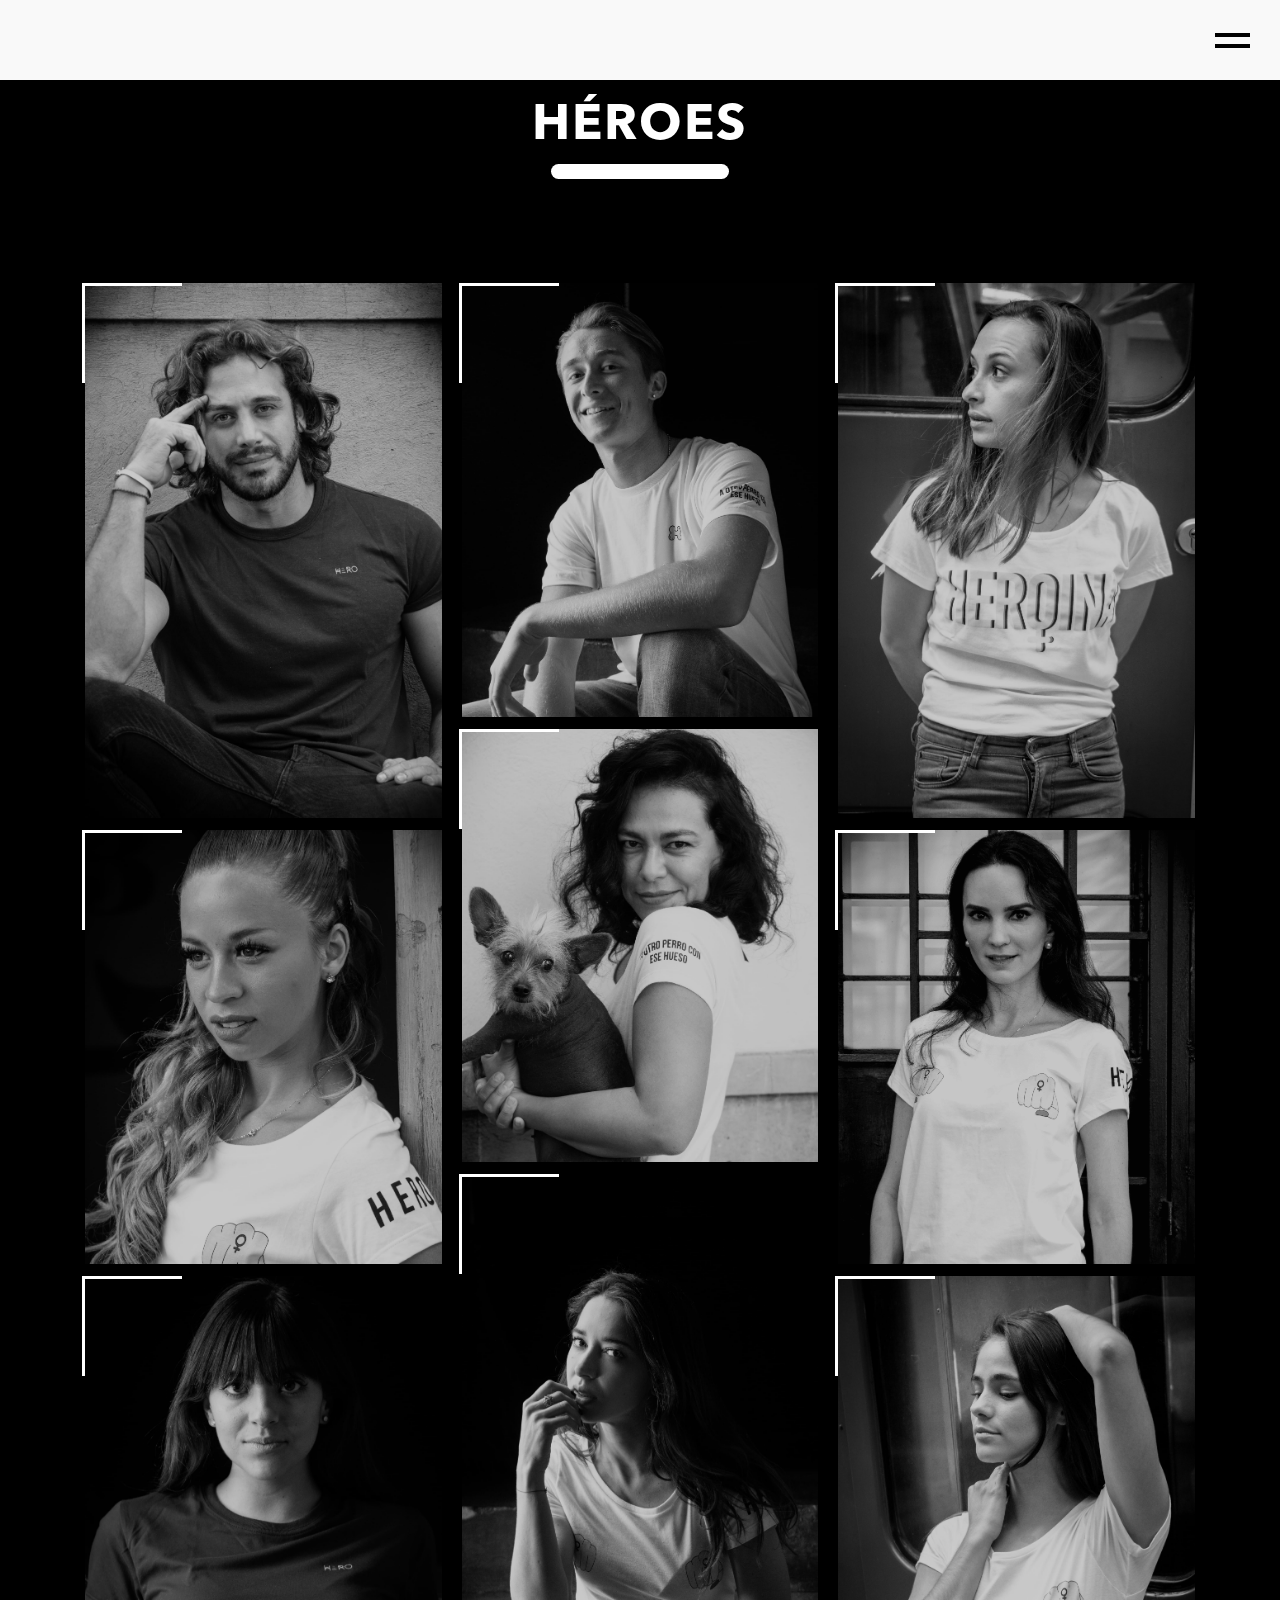
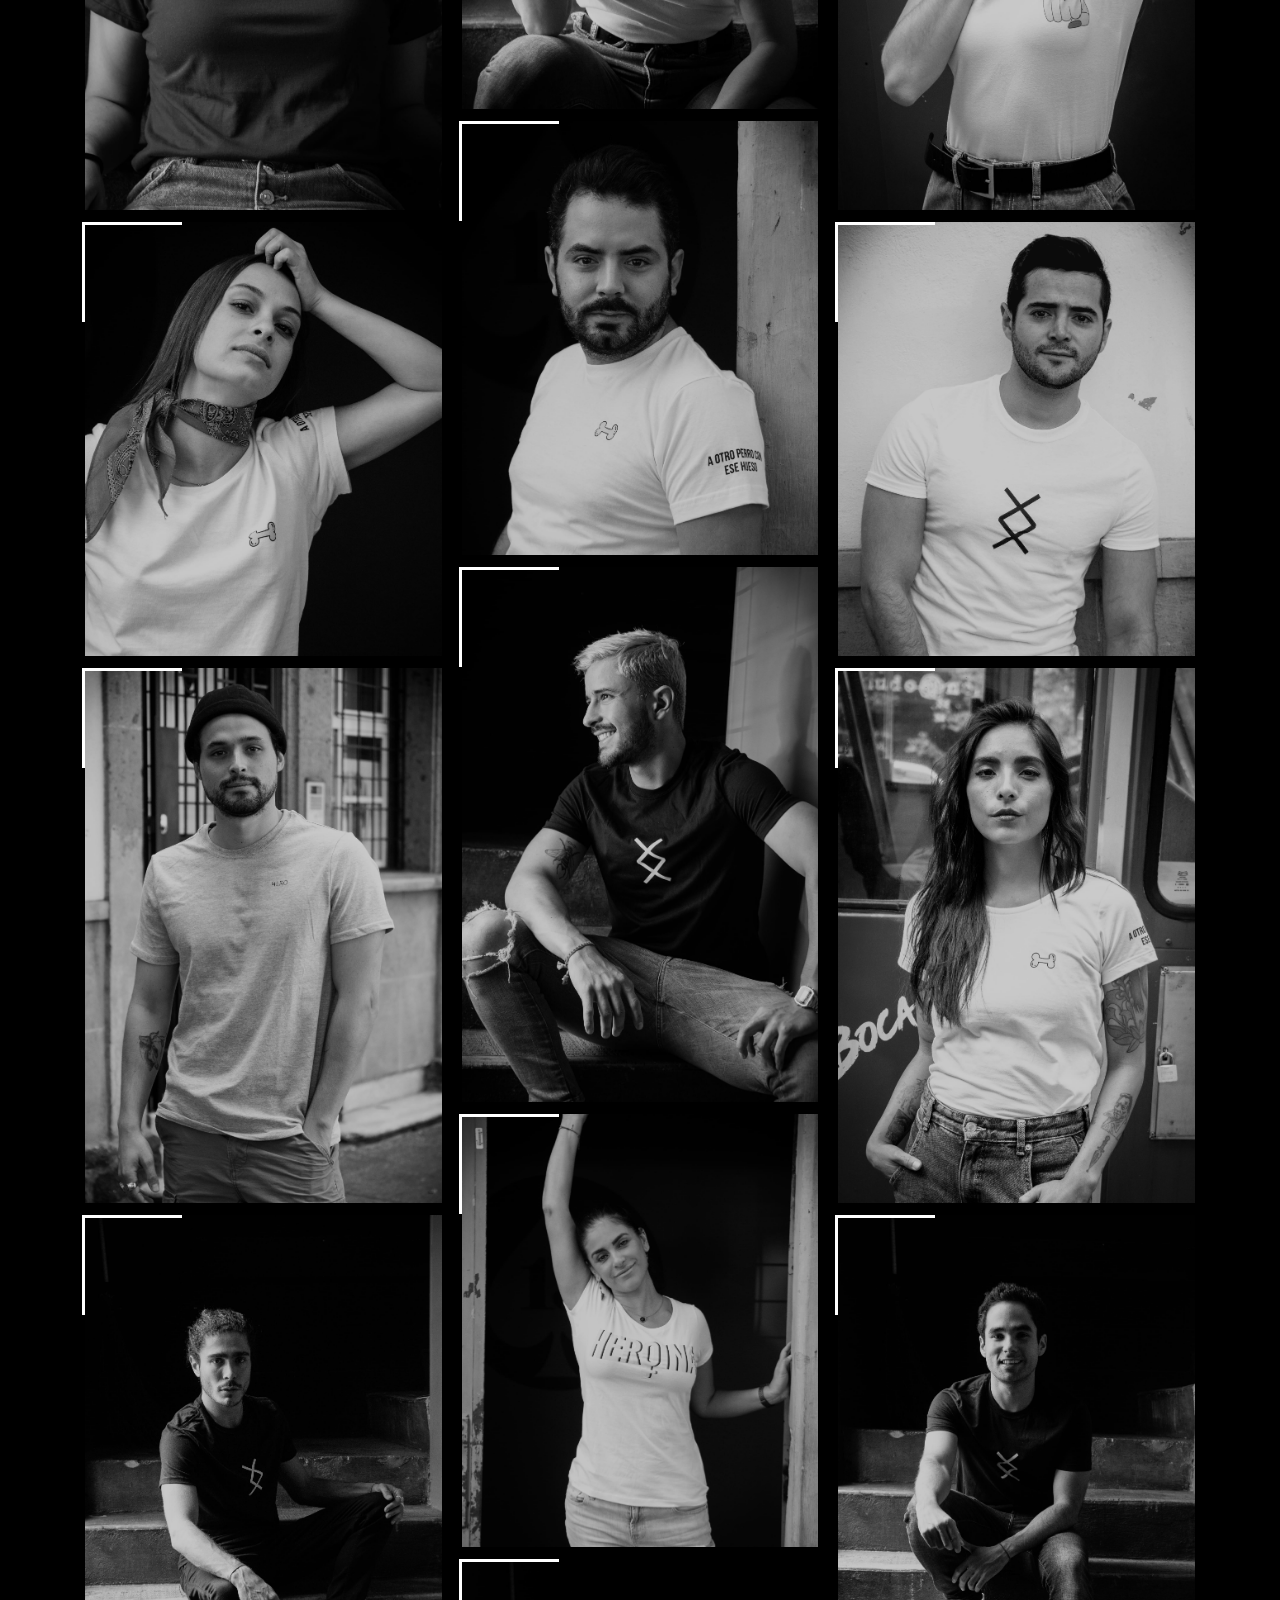
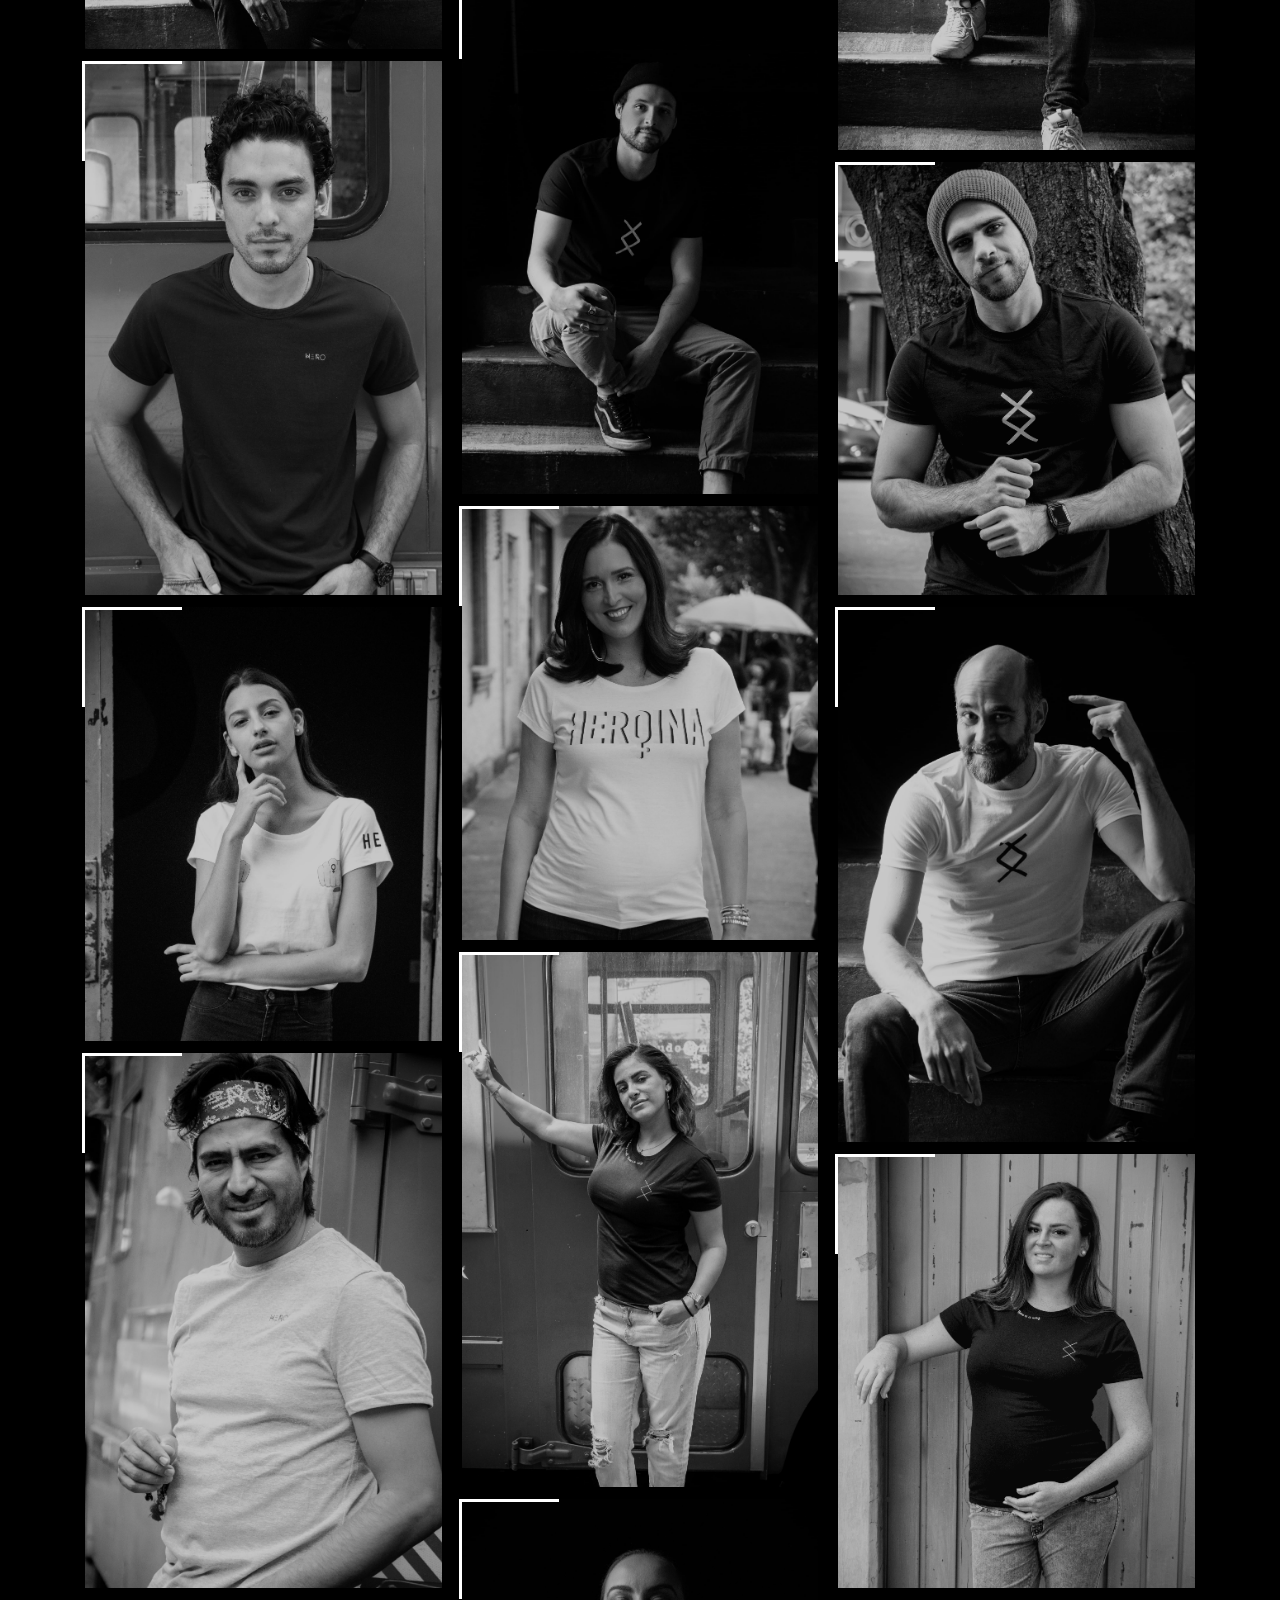
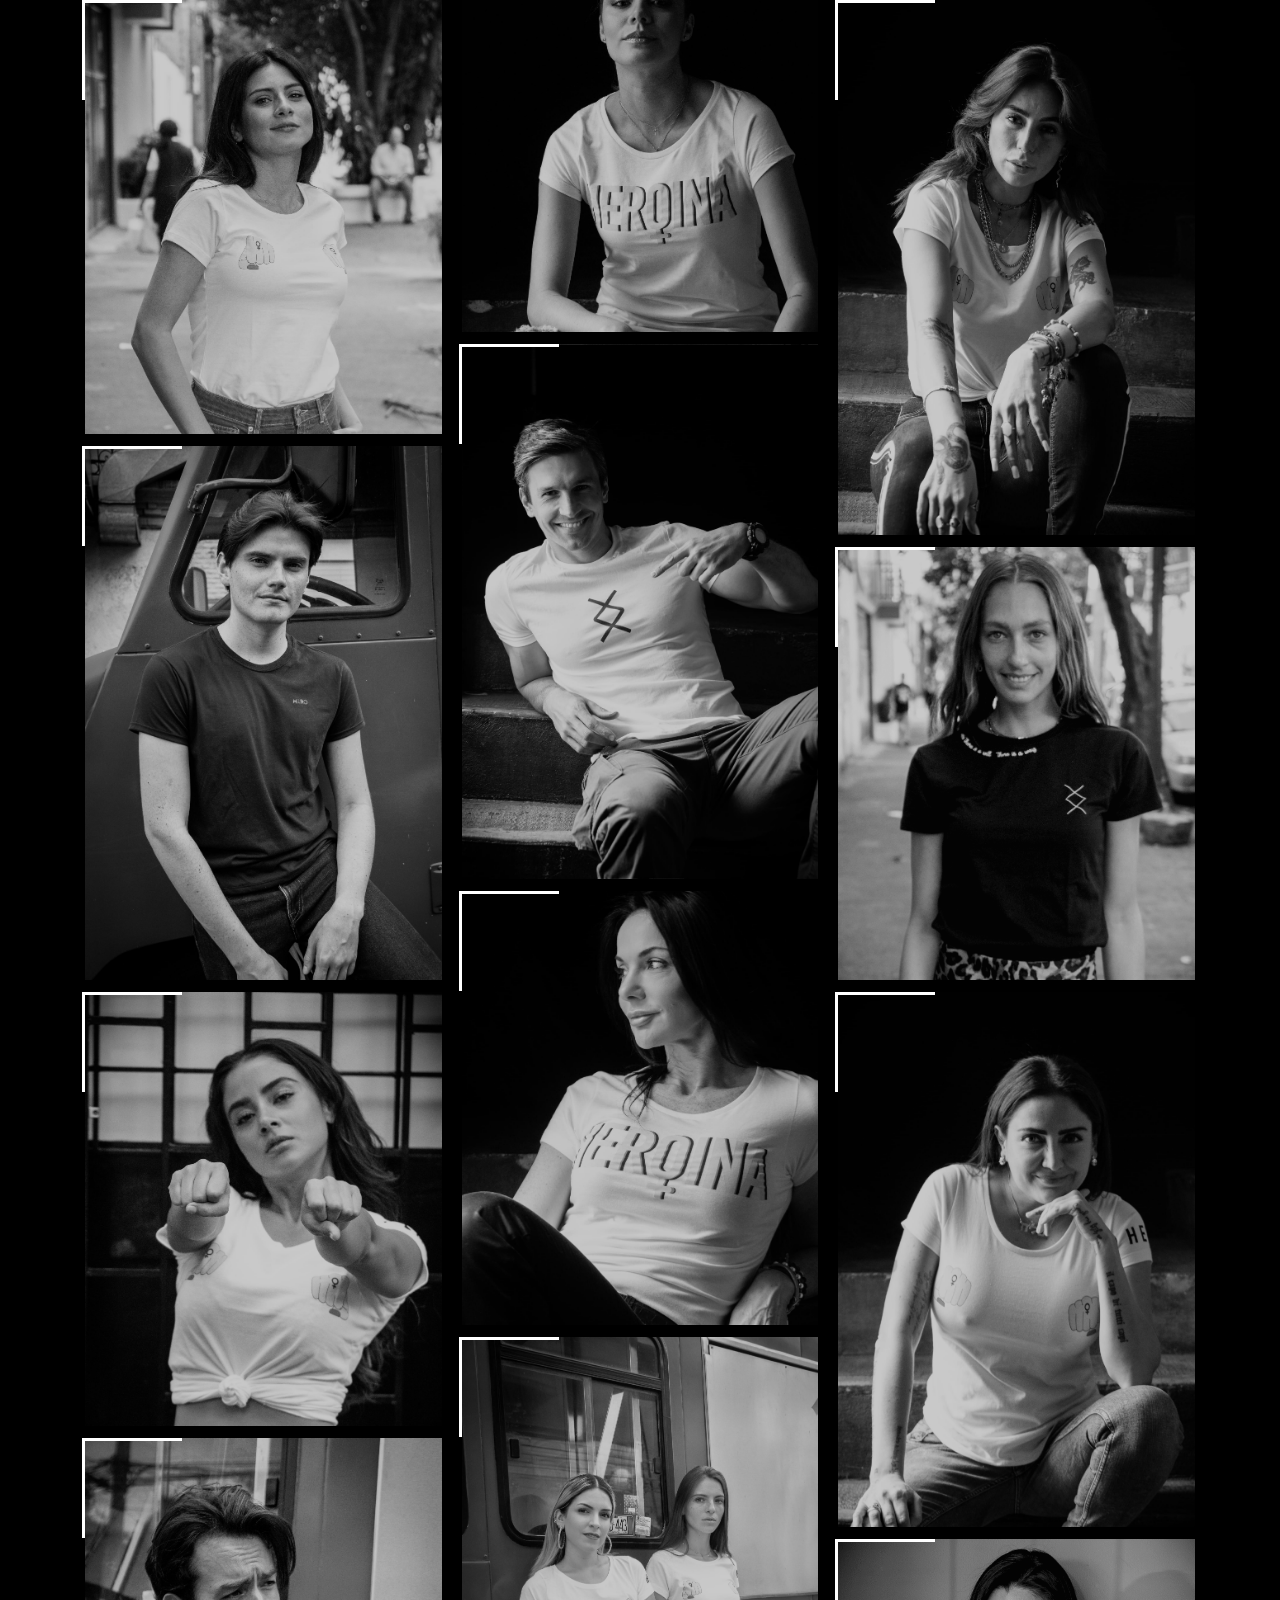
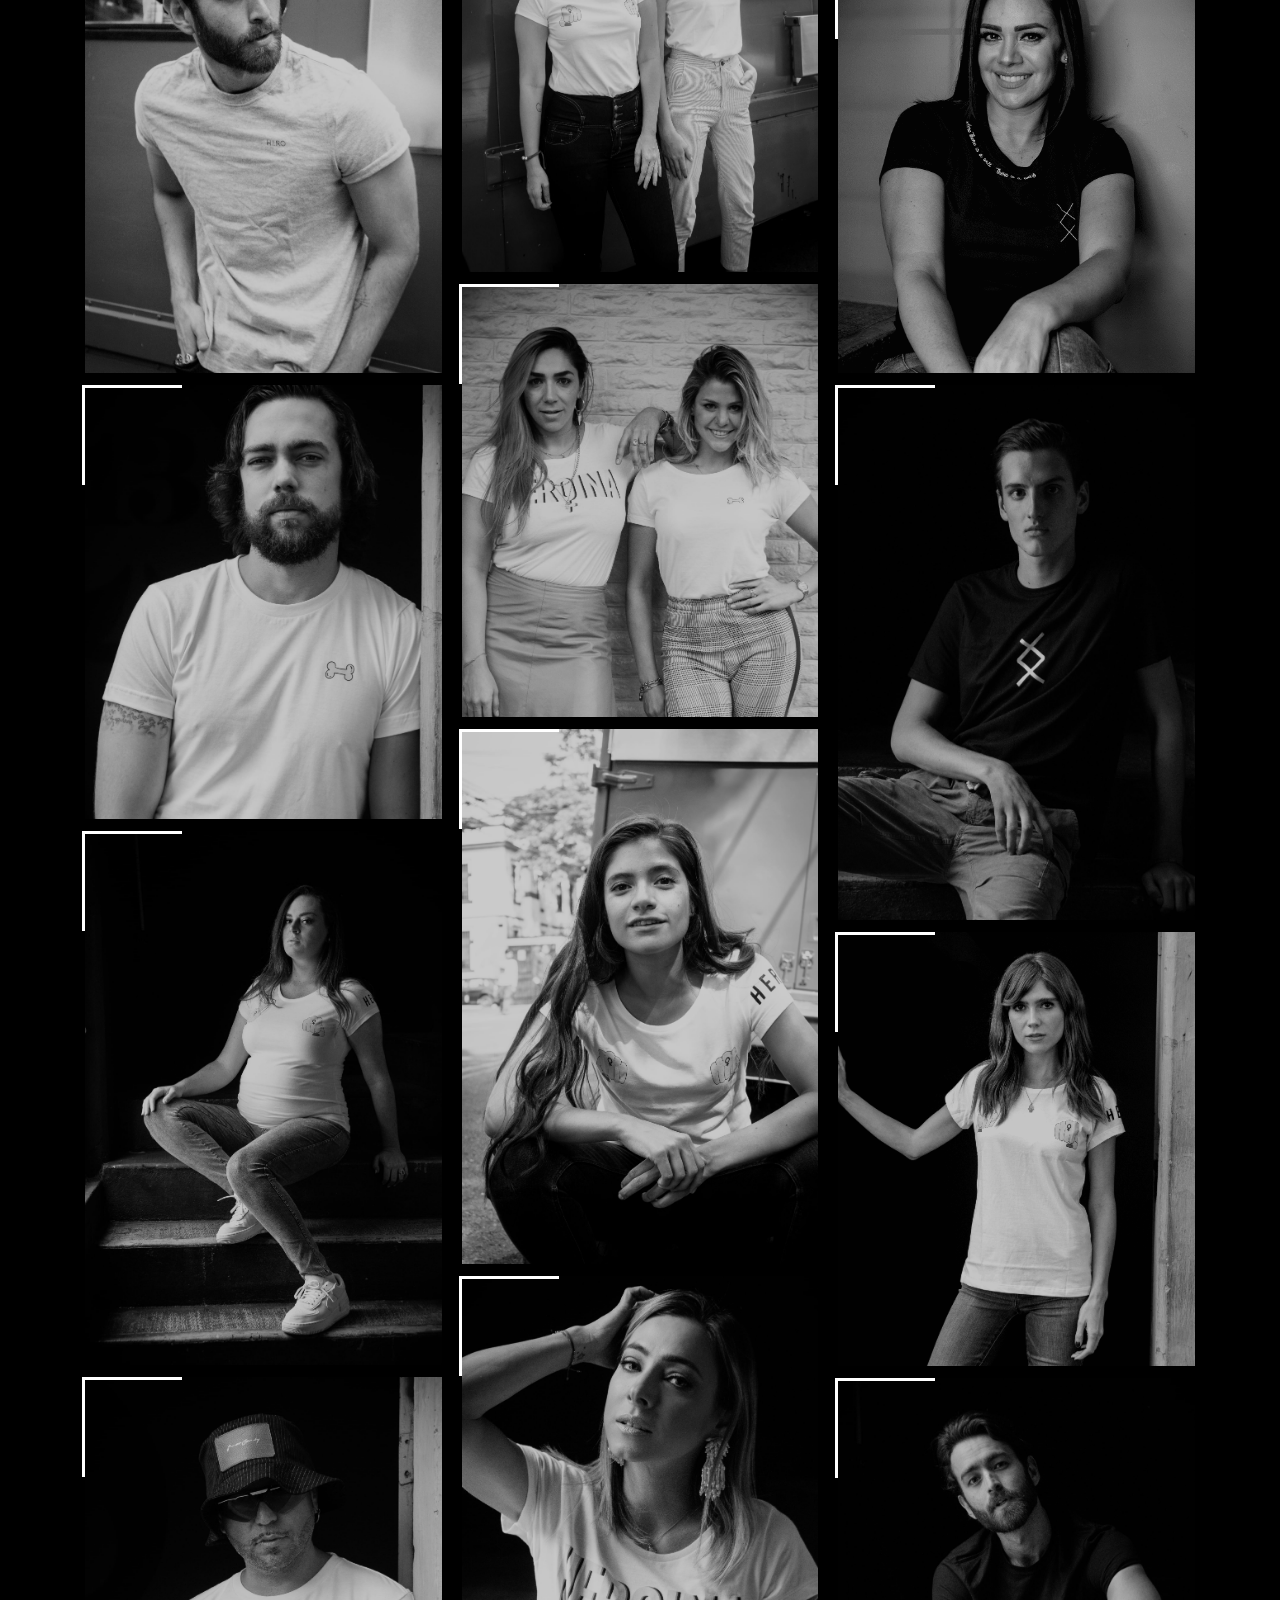
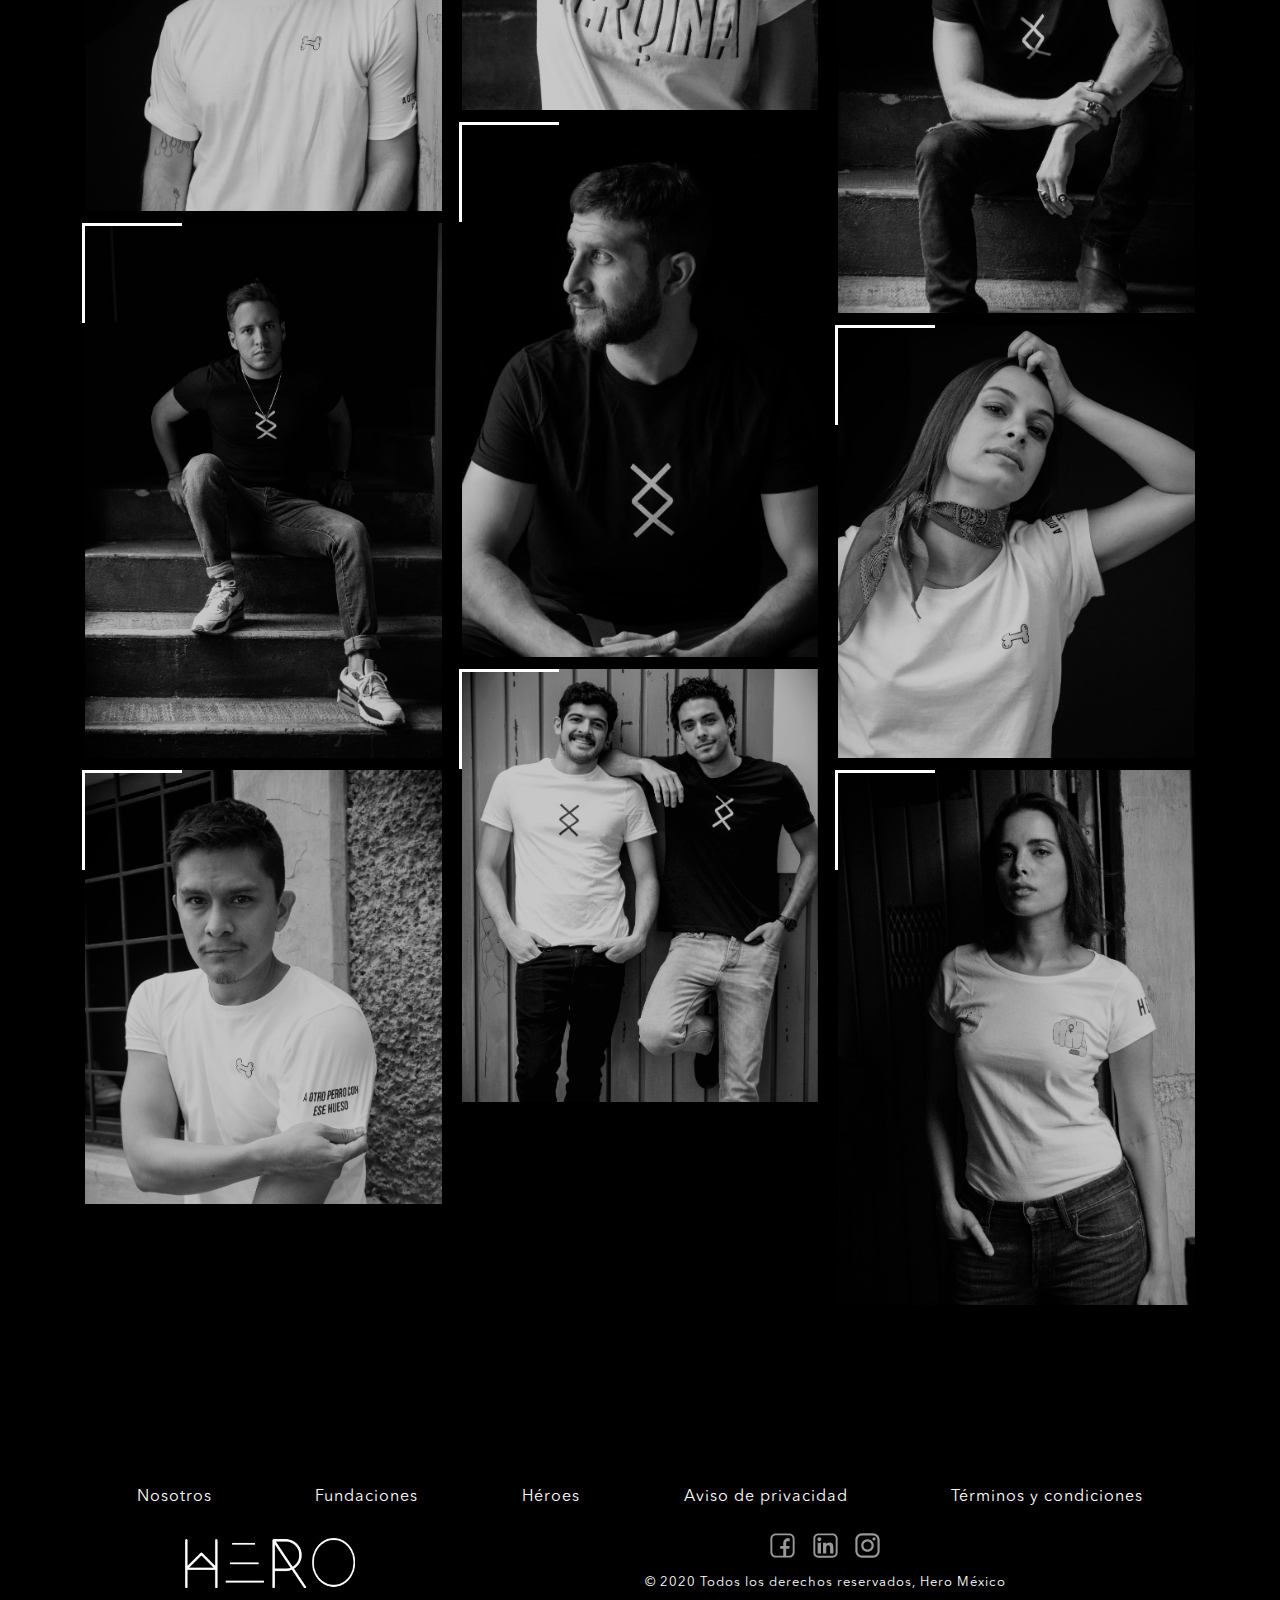
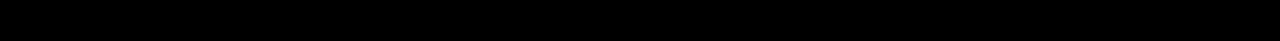
==== commit aab8ec49: "Mas avances en la version mobile" ====
--- a/heroes-hero.html
+++ b/heroes-hero.html
@@ -24,7 +24,7 @@
         <div class="links" id="menu">
             <a href="#nosotros" class="smooth">Nosotros</a>
             <a href="#fundaciones" class="smooth">Fundaciones</a>
-            <a href="#heroes" class="smooth">Heróes</a>
+            <a href="#heroes" class="smooth">Héroes</a>
             <a href="#contacto" class="smooth">contacto</a>
         </div>
         <div class="icon" id="icon-menu">
@@ -247,7 +247,7 @@
             <div class="row my-4 justify-content-around">
                 <a href="">Nosotros</a>
                 <a href="">Fundaciones</a>
-                <a href="">Nuestros heroes</a>
+                <a href="">Héroes</a>
                 <a href="">Aviso de privacidad</a>
                 <a href="">Términos y condiciones</a>
             </div>
--- a/css/styles.css
+++ b/css/styles.css
@@ -278,18 +278,6 @@
     justify-content: center;
     align-items: center;
     cursor: pointer;
-}
-
-.fundaciones .categorias .categoria:hover {
-    flex: 18;
-}
-
-.fundaciones .categorias .categoria:hover h2 {
-    transform: rotate(0deg);
-    -webkit-transform: rotate(0deg);
-    -moz-transform: rotate(0deg);
-    -ms-transform: rotate(0deg);
-    -o-transform: rotate(0deg);
 }
 
 .fundaciones .categoria h2 {
@@ -673,7 +661,6 @@
 .carousel-control-next,
 .carousel-control-prev {
     width: 20px;
-    background: red;
 }
 
 .carousel-control-next {
@@ -682,6 +669,28 @@
 
 .carousel-control-prev {
     left: -24px;
+}
+
+.carousel-control-prev-icon {
+    background-image: url(../images/Prev.svg);
+}
+
+.carousel-control-next-icon {
+    background-image: url(../images/Next.svg);
+}
+
+@media (min-width: 992px) {
+    .fundaciones .categorias .categoria:hover {
+        flex: 18;
+    }
+
+    .fundaciones .categorias .categoria:hover h2 {
+        transform: rotate(0deg);
+        -webkit-transform: rotate(0deg);
+        -moz-transform: rotate(0deg);
+        -ms-transform: rotate(0deg);
+        -o-transform: rotate(0deg);
+    }
 }
 
 @media (min-width: 576px) {
@@ -716,6 +725,12 @@
         width: auto;
     }
 
+    .navbar .links a:hover::after {
+        width: 20%;
+        bottom: 0;
+        left: 40%;
+    }
+
     .navbar .logo {
         width: 80px;
         position: absolute;
@@ -737,6 +752,10 @@
 
     .home h1 {
         font-size: 20px;
+    }
+
+    .about .carousel-item .content {
+        width: 100%;
     }
 
     .fundaciones .categorias {
@@ -760,6 +779,35 @@
         -o-transform: rotate(0deg);
     }
 
+    .modal-content h4 {
+        font-size: 16px;
+    }
+
+    .modal-content p {
+        font-size: 11px;
+    }
+
+    .modal-content img {
+        width: 120px;
+    }
+
+    .carousel-control-next,
+    .carousel-control-prev {
+        width: 15px;
+    }
+
+    .about .carousel-item {
+        height: 390px;
+    }
+
+    .carousel-item p {
+        font-size: 13px;
+    }
+
+    .modal-content .col-md-8 {
+        padding-right: 15px;
+    }
+
     footer .footer-links {
         flex-direction: column;
         align-items: center;
